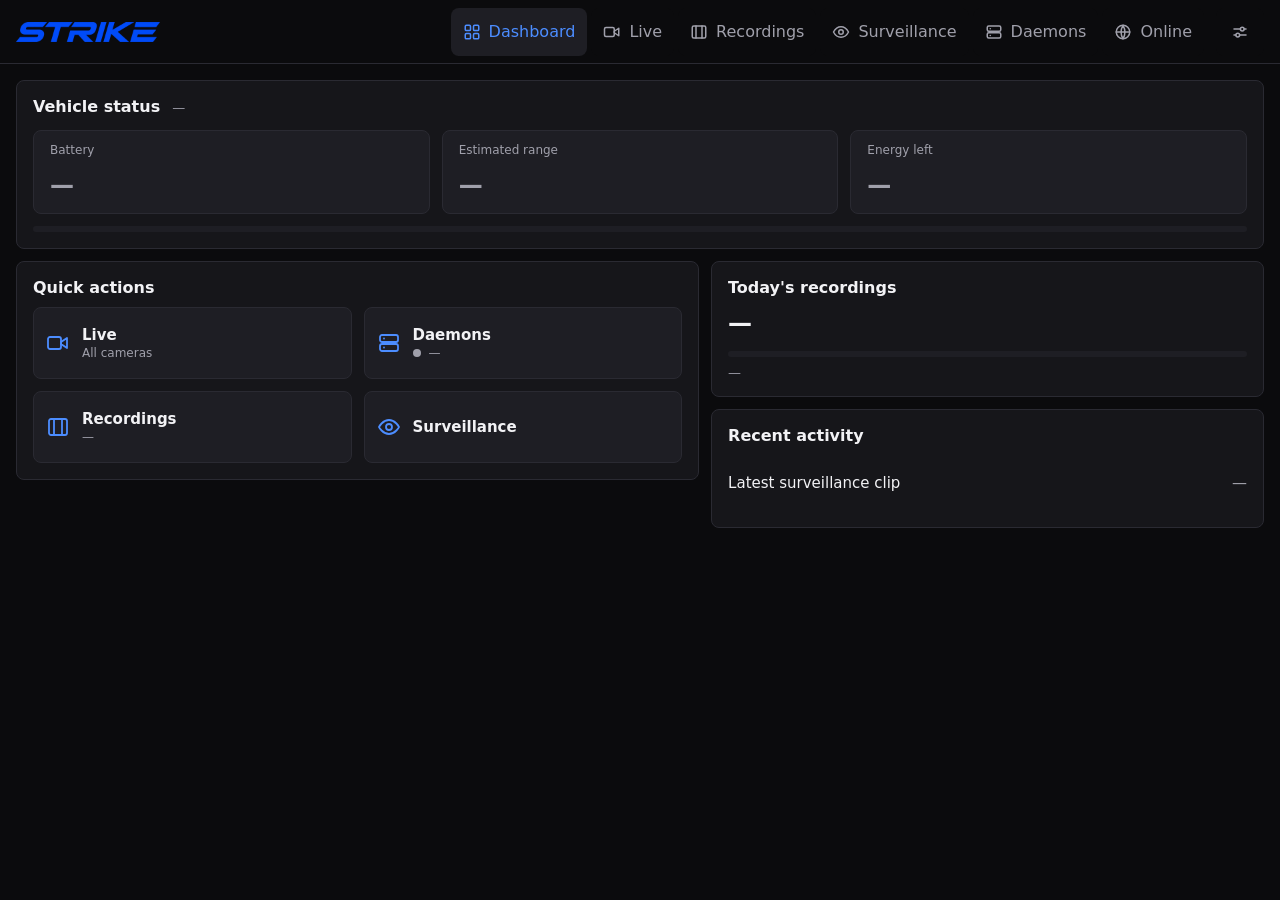
==== app/src/main/assets/web/index.html @ 359d6365 "feat(settings): move security and updates to a dedicated page" ====
<!DOCTYPE html>
<html lang="en">
<head>
    <meta charset="utf-8">
    <meta name="viewport" content="width=device-width, initial-scale=1, viewport-fit=cover">
    <title>Strike</title>
    <link rel="icon" type="image/png" sizes="192x192" href="/favicon.png">
    <link rel="apple-touch-icon" href="/favicon.png">
    <style>html,body,button,a,input{background:#0b0b0d;color:#f2f2f5;border:0}button{-webkit-appearance:none;appearance:none}</style>
    <link rel="stylesheet" href="css/tokens.css">
    <link rel="stylesheet" href="css/strike.css">
</head>
<body>

    <header class="topbar">
        <img class="topbar__brand" src="img/wordmark.webp" alt="Strike" width="144" height="20">
        <nav class="nav">
            <a class="nav__link" href="/" aria-current="page">
                <svg viewBox="0 0 24 24" fill="none" stroke="currentColor" stroke-width="2" stroke-linecap="round" stroke-linejoin="round" aria-hidden="true"><rect x="3" y="3" width="7" height="7" rx="1.5"/><rect x="14" y="3" width="7" height="7" rx="1.5"/><rect x="3" y="14" width="7" height="7" rx="1.5"/><rect x="14" y="14" width="7" height="7" rx="1.5"/></svg>Dashboard
            </a>
            <a class="nav__link" href="/live">
                <svg viewBox="0 0 24 24" fill="none" stroke="currentColor" stroke-width="2" stroke-linecap="round" stroke-linejoin="round" aria-hidden="true"><rect x="2" y="6" width="13" height="12" rx="2"/><path d="M15 11l6-4v10l-6-4z"/></svg>Live
            </a>
            <a class="nav__link" href="/recordings">
                <svg viewBox="0 0 24 24" fill="none" stroke="currentColor" stroke-width="2" stroke-linecap="round" stroke-linejoin="round" aria-hidden="true"><rect x="3" y="4" width="18" height="16" rx="2"/><path d="M8 4v16M16 4v16"/></svg>Recordings
            </a>
            <a class="nav__link" href="/surveillance">
                <svg viewBox="0 0 24 24" fill="none" stroke="currentColor" stroke-width="2" stroke-linecap="round" stroke-linejoin="round" aria-hidden="true"><path d="M2 12s3.6-7 10-7 10 7 10 7-3.6 7-10 7-10-7-10-7z"/><circle cx="12" cy="12" r="3"/></svg>Surveillance
            </a>
            <a class="nav__link" href="/daemons">
                <svg viewBox="0 0 24 24" fill="none" stroke="currentColor" stroke-width="2" stroke-linecap="round" stroke-linejoin="round" aria-hidden="true"><rect x="3" y="4" width="18" height="7" rx="2"/><rect x="3" y="13" width="18" height="7" rx="2"/><path d="M7 7.5h.01M7 16.5h.01"/></svg>Daemons
            </a>
            <a class="nav__link" href="/online">
                <svg viewBox="0 0 24 24" fill="none" stroke="currentColor" stroke-width="2" stroke-linecap="round" stroke-linejoin="round" aria-hidden="true"><circle cx="12" cy="12" r="9"/><path d="M3 12h18M12 3a18 18 0 010 18 18 18 0 010-18z"/></svg>Online
            </a>
        </nav>
        <a class="nav__link nav__link--icon" href="/settings" aria-label="Settings">
            <svg viewBox="0 0 24 24" fill="none" stroke="currentColor" stroke-width="2" stroke-linecap="round" stroke-linejoin="round" aria-hidden="true"><path d="M4 8h8.5M17.5 8H20M4 16h2.5M11.5 16H20"/><circle cx="15" cy="8" r="2.5"/><circle cx="9" cy="16" r="2.5"/></svg>
        </a>
    </header>

    <main class="page">

        <section class="card">
            <div class="card__title">
                <h2 class="card__name">Vehicle status</h2>
                <p class="card__sub" id="vehicleState">&mdash;</p>
            </div>
            <div class="boxes">
                <div class="box">
                    <span class="box__label">Battery</span>
                    <span class="box__value"><span id="soc"><span class="sk sk--value"></span></span></span>
                </div>
                <div class="box">
                    <span class="box__label">Estimated range</span>
                    <span class="box__value"><span id="range"><span class="sk sk--value"></span></span></span>
                </div>
                <div class="box">
                    <span class="box__label">Energy left</span>
                    <span class="box__value"><span id="kwh"><span class="sk sk--value"></span></span></span>
                </div>
            </div>
            <span class="meter card__meter"><span class="meter__fill" id="socFill"></span></span>
        </section>

        <div class="columns">
            <section class="card columns__wide">
                <h2 class="card__name">Quick actions</h2>
                <div class="actions">
                    <a class="action" href="/live">
                        <svg viewBox="0 0 24 24" fill="none" stroke="currentColor" stroke-width="1.8" stroke-linecap="round" stroke-linejoin="round" aria-hidden="true"><rect x="2" y="6" width="13" height="12" rx="2"/><path d="M15 11l6-4v10l-6-4z"/></svg>
                        <span class="action__text">
                            <span class="action__name">Live</span>
                            <span class="action__sub">All cameras</span>
                        </span>
                    </a>
                    <a class="action" href="/daemons">
                        <svg viewBox="0 0 24 24" fill="none" stroke="currentColor" stroke-width="1.8" stroke-linecap="round" stroke-linejoin="round" aria-hidden="true"><rect x="3" y="4" width="18" height="7" rx="2"/><rect x="3" y="13" width="18" height="7" rx="2"/><path d="M7 7.5h.01M7 16.5h.01"/></svg>
                        <span class="action__text">
                            <span class="action__name">Daemons</span>
                            <span class="action__sub"><span class="dot" id="daemonDot"></span><span id="daemonCount">&mdash;</span></span>
                        </span>
                    </a>
                    <a class="action" href="/recordings">
                        <svg viewBox="0 0 24 24" fill="none" stroke="currentColor" stroke-width="1.8" stroke-linecap="round" stroke-linejoin="round" aria-hidden="true"><rect x="3" y="4" width="18" height="16" rx="2"/><path d="M8 4v16M16 4v16"/></svg>
                        <span class="action__text">
                            <span class="action__name">Recordings</span>
                            <span class="action__sub" id="clipCount">&mdash;</span>
                        </span>
                    </a>
                    <a class="action" href="/surveillance">
                        <svg viewBox="0 0 24 24" fill="none" stroke="currentColor" stroke-width="1.8" stroke-linecap="round" stroke-linejoin="round" aria-hidden="true"><path d="M2 12s3.6-7 10-7 10 7 10 7-3.6 7-10 7-10-7-10-7z"/><circle cx="12" cy="12" r="3"/></svg>
                        <span class="action__text">
                            <span class="action__name">Surveillance</span>
                        </span>
                    </a>
                </div>
            </section>
            <div class="columns__narrow">
                <section class="card">
                    <h2 class="card__name">Today's recordings</h2>
                    <p class="card__figure" id="clipsToday">&mdash;</p>
                    <span class="meter card__meter"><span class="meter__fill" id="usedFill"></span></span>
                    <p class="card__sub" id="usedSub">&mdash;</p>
                </section>
                <section class="card">
                    <h2 class="card__name">Recent activity</h2>
                    <a class="row row--link" id="lastEventLink" href="/surveillance" data-empty="true">
                        <span class="row__label">Latest surveillance clip</span>
                        <span class="row__value" id="lastEvent">&mdash;</span>
                    </a>
                    <a class="row row--link" id="updateLink" href="/settings#updates" data-empty="false" hidden>
                        <span class="row__label">Update available</span>
                        <span class="row__value" id="updateSummary">&mdash;</span>
                    </a>
                </section>
            </div>
        </div>

    </main>

    <script src="js/core.js"></script>
    <script src="js/shell.js"></script>
    <script src="js/dashboard.js"></script>
</body>
</html>
---- app/src/main/assets/web/css/tokens.css ----
:root {
    --bg: #0b0b0d;
    --surface: #16161a;
    --surface-2: #1e1e24;
    --line: #2a2a32;

    --text: #f2f2f5;
    --text-dim: #a0a0ab;

    --accent: #0052fc;
    --accent-text: #4c8dff;
    --on-accent: #ffffff;

    --elevated: #24242c;
    --scrim: rgba(0, 0, 0, 0.7);
    --shadow: 0 10px 28px rgba(0, 0, 0, 0.55);

    --ok: #3ecf8e;
    --warn: #e5a33d;
    --bad: #e5544b;

    --kind-drive: #4c8dff;
    --kind-parked: #a98bff;
    --kind-manual: #46c8d8;
    --kind-person: #f07ba8;
    --kind-vehicle: #46c8d8;

    --radius: 8px;
    --gap: 12px;
    --pad: 16px;
    --touch: 48px;
    --metric: 48px;
    --key: 72px;
    --key-space: 6px;

    --quick: 110ms;
    --motion: 180ms;
    --ease: cubic-bezier(0.2, 0.8, 0.4, 1);

    --font: system-ui, -apple-system, "Segoe UI", Roboto, sans-serif;
    --mono: ui-monospace, "Roboto Mono", monospace;
}
---- app/src/main/assets/web/css/strike.css ----
*, *::before, *::after {
    box-sizing: border-box;
    -webkit-tap-highlight-color: transparent;
}

button {
    -webkit-appearance: none;
    appearance: none;
}

/* Keep :focus-visible separate: Chrome 58 rejects selectors it does not recognize. */
*:focus {
    outline: none;
}

*:focus-visible {
    outline: none;
}

html, body {
    margin: 0;
    height: 100%;
    background: var(--bg);
    color: var(--text);
    font-family: var(--font);
    -webkit-tap-highlight-color: transparent;
}

body {
    display: flex;
    flex-direction: column;
}

.topbar {
    display: flex;
    align-items: center;
    height: 64px;
    padding: 0 var(--pad);
    border-bottom: 1px solid var(--line);
}

.topbar > * + * {
    margin-left: var(--gap);
}

.topbar__brand {
    display: block;
    flex: none;
}

.online__heading > .card__name {
    margin: 0 var(--gap) 0 0;
}

.online__panel {
    display: flex;
    align-items: center;
    justify-content: space-between;
    margin-top: var(--pad);
    padding: var(--gap) var(--pad);
    background: var(--surface-2);
    border: 1px solid var(--line);
    border-radius: var(--radius);
}

.online__panel-text {
    min-width: 0;
    margin-right: var(--pad);
}

.online__toggle {
    display: flex;
    align-items: center;
    justify-content: center;
    flex: none;
    width: var(--key);
    height: var(--touch);
}

.online__toggle > .sk {
    width: 100%;
    height: 100%;
    border-radius: calc(var(--touch) / 2);
}

.online__state {
    display: flex;
    align-items: flex-start;
    margin: 0;
    font-size: 15px;
}

.online__state > .dot {
    margin: calc(var(--gap) / 2) var(--gap) 0 0;
}

.online__when {
    margin: calc(var(--gap) / 3) 0 0;
    color: var(--text-dim);
    font-size: 13px;
}

.online__address {
    position: relative;
    display: flex;
    align-items: center;
    min-height: calc(var(--touch) + 2px);
    margin-top: var(--gap);
    padding-left: var(--pad);
    background: var(--surface-2);
    border: 1px solid var(--line);
    border-radius: var(--radius);
    overflow: hidden;
}

.online__address > .sk {
    position: absolute;
    top: 0;
    left: 0;
    width: 100%;
    height: 100%;
    border-radius: 0;
}

.online__address[data-loading="true"] > :not(.sk) {
    visibility: hidden;
}

.online__access-content {
    position: relative;
}

.online__access-content[data-manage="false"] > #accessManage {
    visibility: hidden;
}

.online__access-content > .note {
    position: absolute;
    top: 0;
    left: 0;
    right: 0;
}

.online .online__address > .input {
    flex: 1;
    width: auto;
    min-width: 0;
    max-width: none;
    padding: 0;
    border: 0;
    background: transparent;
    color: var(--accent-text);
    font-family: var(--mono);
    font-size: 14px;
}

.online__address > .btn {
    flex: none;
    border: 0;
    border-left: 1px solid var(--line);
    border-radius: 0;
    background: transparent;
}

.online__open {
    display: inline-flex;
    align-items: center;
    text-decoration: none;
}

.online__retry {
    margin-top: var(--gap);
}

.online__reset {
    display: flex;
    align-items: center;
    margin-top: var(--gap);
}

.online__reset > .note {
    flex: 1;
    margin: 0 var(--gap) 0 0;
}

.online__reset > .btn {
    flex: none;
}

.online__form > .row > .input {
    width: calc(8 * var(--touch));
}

.online__form .seg__btn[disabled] {
    color: var(--text-dim);
}

.online__form .seg__btn[disabled][aria-pressed="true"] {
    color: var(--on-accent);
}

.online__buttons {
    display: flex;
    justify-content: flex-end;
    flex: none;
    padding: var(--pad);
    border-top: 1px solid var(--line);
}

.online__buttons > .btn {
    min-width: var(--key);
    white-space: nowrap;
}

.online__buttons > * + * {
    margin-left: var(--gap);
}

.online__code {
    max-width: calc(5 * var(--key));
}

.online__copy {
    min-width: calc(2 * var(--touch));
}

.online__show {
    min-width: var(--key);
}

.online .btn[data-copied="true"] {
    border-color: var(--ok);
    background: var(--ok);
    color: var(--bg);
}

.online .btn[data-confirm="true"] {
    border-color: var(--bad);
    color: var(--bad);
}

.online__message[data-error="true"] {
    color: var(--bad);
}

.online a {
    color: var(--accent-text);
}

.access__form {
    width: 100%;
    max-width: calc(6 * var(--key));
    margin-top: var(--pad);
}

.access__form .btn {
    width: 100%;
    margin-top: var(--gap);
}

.access__label {
    display: block;
    margin-bottom: var(--gap);
}

.access__code {
    font-family: var(--mono);
}

.access__code[aria-invalid="true"] {
    border-color: var(--bad);
}

.access__message {
    min-height: calc(var(--gap) + var(--pad));
}

.access__message[data-error="true"] {
    color: var(--bad);
}

@media (max-width: 720px) {
    .online__form > .row > .input {
        width: 100%;
        max-width: none;
    }

    .online__code {
        max-width: none;
    }
}

.nav {
    display: flex;
    margin-left: auto;
}

.nav__link {
    display: flex;
    align-items: center;
    min-height: var(--touch);
    padding: 0 12px;
    border-radius: var(--radius);
    color: var(--text-dim);
    text-decoration: none;
}

.nav__link + .nav__link {
    margin-left: 4px;
}

.nav__link > svg {
    flex: none;
    width: 18px;
    height: 18px;
    margin-right: 8px;
}

.nav__link.nav__link--icon {
    flex: none;
    justify-content: center;
    width: var(--touch);
    padding: 0;
}

.nav__link--icon > svg {
    margin-right: 0;
}

.nav__link[aria-current="page"] {
    background: var(--surface-2);
    color: var(--accent-text);
}

main {
    flex: 1;
    min-height: 0;
    padding: var(--pad);
    overflow: auto;
}

.grid {
    display: grid;
    grid-gap: var(--gap);
}

.grid + .grid {
    margin-top: var(--gap);
}

.page {
    display: flex;
    flex-direction: column;
}

.page > .card + .columns {
    margin-top: var(--gap);
}

.columns {
    display: flex;
    align-items: flex-start;
    flex: none;
}

.columns__wide {
    flex: 1.08;
    min-width: 0;
}

.columns__narrow {
    display: flex;
    flex-direction: column;
    flex: 0.92;
    min-width: 0;
    margin-left: var(--gap);
}

.columns__narrow > .card + .card {
    margin-top: var(--gap);
}

.card__title {
    display: flex;
    align-items: baseline;
    margin-bottom: 14px;
}

.card__title > .card__name {
    margin: 0 12px 0 0;
}

.card__name {
    margin: 0 0 10px;
    font-size: 16px;
    font-weight: 600;
}

.card__sub {
    margin: 0;
    color: var(--text-dim);
    font-size: 13px;
    white-space: nowrap;
    overflow: hidden;
    text-overflow: ellipsis;
}

.card__figure {
    margin: 0;
    height: 32px;
    line-height: 32px;
    font-size: 24px;
    font-weight: 700;
}

.card__meter {
    margin-top: 12px;
}

.card__meter + .card__sub {
    margin-top: 8px;
}

.boxes {
    display: flex;
}

.box {
    display: flex;
    flex-direction: column;
    flex: 1;
    min-width: 0;
    min-height: 84px;
    padding: 12px var(--pad);
    background: var(--surface-2);
    border: 1px solid var(--line);
    border-radius: var(--radius);
}

.box + .box {
    margin-left: var(--gap);
}

.box__label {
    color: var(--text-dim);
    font-size: 12px;
}

.box__value {
    display: block;
    margin-top: auto;
    height: 32px;
    line-height: 32px;
    font-size: 24px;
    font-weight: 700;
    white-space: nowrap;
}

.actions {
    display: flex;
    flex-wrap: wrap;
    margin: -6px;
}

.action {
    display: flex;
    align-items: center;
    flex: 1 0 40%;
    min-width: 0;
    min-height: 72px;
    margin: 6px;
    padding: 12px;
    background: var(--surface-2);
    border: 1px solid var(--line);
    border-radius: var(--radius);
    color: var(--text);
    text-decoration: none;
    font: inherit;
    text-align: left;
    cursor: pointer;
}

.action[hidden] {
    display: none;
}

.action > svg {
    flex: none;
    width: 24px;
    height: 24px;
    margin-right: 12px;
    color: var(--accent-text);
}

.action__text {
    display: flex;
    flex-direction: column;
    min-width: 0;
}

.action__name {
    font-size: 15px;
    font-weight: 600;
}

.action__sub {
    display: flex;
    align-items: center;
    margin-top: 2px;
    color: var(--text-dim);
    font-size: 12px;
}

.action__sub > .dot {
    margin-right: 8px;
}

[data-empty="true"] {
    color: var(--text-dim);
}

.empty {
    flex: none;
    padding: 52px 24px;
    background: var(--surface);
    border: 1px solid var(--line);
    border-radius: var(--radius);
    text-align: center;
}

.empty > svg {
    width: 38px;
    height: 38px;
    color: var(--text-dim);
}

.empty__head {
    margin: 14px 0 0;
    font-size: 17px;
}

.empty__note {
    margin: 6px 0 0;
    color: var(--text-dim);
    font-size: 14px;
}

.clips {
    flex: 1 0 auto;
}

.clips--wait {
    display: flex;
    align-items: center;
    justify-content: center;
}

.wait {
    display: flex;
    flex-direction: column;
    align-items: center;
}

.wait__copy {
    margin: var(--gap) 0 0;
    font-size: 17px;
}

.spin {
    width: 36px;
    height: 36px;
    border: 2px solid var(--line);
    border-top-color: var(--text);
    border-radius: 50%;
    -webkit-animation: spin 0.8s linear infinite;
    animation: spin 0.8s linear infinite;
}

@-webkit-keyframes spin {
    to { -webkit-transform: rotate(360deg); }
}

@keyframes spin {
    to { transform: rotate(360deg); }
}

.toolbar {
    display: flex;
    align-items: center;
    flex: none;
    margin-bottom: var(--gap);
}

.toolbar > * + * {
    margin-left: var(--gap);
}

.toolbar__grow {
    flex: 1;
    min-width: 0;
}

.seg--fill {
    flex: 1;
    width: 100%;
}

.seg--fill > .seg__btn {
    flex: 1;
    padding: 0;
}

.transport + .seg {
    margin-top: var(--gap);
}

.count {
    margin-left: auto;
    color: var(--text-dim);
    font-size: 14px;
    white-space: nowrap;
}

.input {
    width: 100%;
    min-height: var(--touch);
    padding: 0 12px;
    border: 1px solid var(--line);
    border-radius: var(--radius);
    background: var(--surface);
    color: var(--text);
    font: inherit;
    font-size: 15px;
}

.input[disabled] {
    color: var(--text-dim);
    opacity: 0.5;
}

.input::-webkit-input-placeholder {
    color: var(--text-dim);
}

.pick {
    position: relative;
    flex: none;
}

.pick__btn {
    display: flex;
    align-items: center;
    justify-content: space-between;
    min-width: 148px;
    min-height: var(--touch);
    padding: 0 12px 0 14px;
    border: 1px solid var(--line);
    border-radius: var(--radius);
    background: var(--surface-2);
    color: var(--text);
    font: inherit;
    font-size: 14px;
    font-weight: 600;
    cursor: pointer;
}

.pick__btn > svg {
    flex: none;
    width: 16px;
    height: 16px;
    margin-left: 10px;
    color: var(--text-dim);
    transition: transform var(--quick) var(--ease);
}

.pick__btn[aria-expanded="true"] > svg {
    transform: rotate(180deg);
}

.pick__menu {
    position: absolute;
    top: calc(100% + 6px);
    left: 0;
    min-width: 100%;
    max-height: 288px;
    padding: 4px;
    background: var(--elevated);
    border: 1px solid var(--line);
    border-radius: var(--radius);
    box-shadow: var(--shadow);
    overflow-y: auto;
    z-index: 20;
    animation: pick-in var(--quick) var(--ease);
}

.pick__menu[hidden] {
    display: none;
}

.pick__item {
    display: block;
    width: 100%;
    min-height: 44px;
    padding: 0 14px;
    border: 0;
    border-radius: 6px;
    background: transparent;
    color: var(--text-dim);
    font: inherit;
    font-size: 14px;
    font-weight: 600;
    text-align: left;
    white-space: nowrap;
    cursor: pointer;
}

.pick__item[aria-pressed="true"] {
    background: var(--surface-2);
    color: var(--accent-text);
}

@keyframes pick-in {
    from {
        opacity: 0;
        transform: translateY(-4px);
    }
}

.modal {
    position: fixed;
    top: 0;
    left: 0;
    right: 0;
    bottom: 0;
    display: flex;
    align-items: center;
    justify-content: center;
    padding: var(--pad);
    overflow: hidden;
    background: var(--scrim);
    z-index: 10;
}

.modal[hidden] {
    display: none;
}

.modal__panel {
    display: flex;
    flex-direction: column;
    width: 860px;
    max-width: 100%;
    max-height: 100%;
    background: var(--bg);
    border: 1px solid var(--line);
    border-radius: var(--radius);
}

.modal__panel--narrow {
    width: 420px;
}

.modal__head {
    display: flex;
    align-items: center;
    justify-content: space-between;
    flex: none;
    min-height: 64px;
    padding: 0 var(--pad);
    border-bottom: 1px solid var(--line);
}

.modal__panel--player > .modal__head {
    min-height: 0;
    padding: 18px var(--pad) 14px;
}

.modal__panel--player {
    width: 100%;
    max-width: 100%;
    max-height: 100%;
    overflow: hidden;
}

.modal__panel--player > .modal__body {
    display: flex;
    align-items: center;
    justify-content: center;
    padding: 0 var(--pad) var(--pad);
    overflow: hidden;
}

.modal__titles {
    display: flex;
    flex-direction: column;
    min-width: 0;
}

.modal__title {
    font-size: 17px;
    font-weight: 600;
}

.modal__sub {
    display: flex;
    align-items: center;
    margin-top: 4px;
}

/* Keep Delete's width fixed across confirmation states to avoid moving the player. */
.modal__sub > .btn {
    margin-left: 20px;
    min-height: 0;
    padding: 0;
}

.modal__body {
    flex: 1;
    min-height: 0;
    padding: var(--pad);
    overflow: auto;
}

.head {
    margin: 0 0 8px;
    color: var(--text-dim);
    font-size: 13px;
    font-weight: 400;
    text-transform: uppercase;
    letter-spacing: 0.04em;
}

.head--day {
    text-transform: none;
    letter-spacing: 0;
}

.head__when {
    display: block;
    color: var(--text);
    font-size: 17px;
    font-weight: 600;
}

.head__date {
    display: block;
    margin-top: 2px;
    color: var(--text-dim);
    font-size: 13px;
    font-weight: 400;
}

.list + .head,
.note + .head,
.usage + .head,
.daemons + .head {
    margin-top: var(--gap);
}

.note {
    margin: 8px 0 0;
    color: var(--text-dim);
    font-size: 13px;
}

.modal__tools {
    display: flex;
    align-items: center;
}

.modal__tools > .btn + .btn {
    margin-left: var(--gap);
}

.updates__panel {
    margin-top: var(--gap);
    padding: var(--gap) var(--pad);
    background: var(--surface-2);
    border: 1px solid var(--line);
    border-radius: var(--radius);
}

.updates__status {
    margin: 0;
    font-size: 15px;
}

.updates__status[data-error="true"] {
    color: var(--bad);
}

.updates__checked {
    margin: 4px 0 0;
    color: var(--text-dim);
    font-size: 13px;
}

.updates__progress {
    margin-top: var(--gap);
}

.updates__progress > .note {
    display: block;
}

.updates__notes {
    margin-top: var(--pad);
    padding-top: var(--pad);
    border-top: 1px solid var(--line);
}

.updates__notes[hidden] {
    display: none;
}

.updates__notes > p {
    margin: 0;
    white-space: pre-wrap;
    overflow-wrap: break-word;
    color: var(--text-dim);
    font-size: 14px;
}

.updates__buttons {
    display: flex;
    justify-content: flex-end;
    flex: none;
    margin-top: var(--pad);
    padding-top: var(--pad);
    border-top: 1px solid var(--line);
}

.updates__buttons > .btn + .btn {
    margin-left: var(--gap);
}

.entry {
    display: flex;
    flex-direction: column;
    align-items: center;
}

.entry__sub {
    min-height: 24px;
    margin: 0;
    color: var(--text-dim);
    font-size: 15px;
    text-align: center;
}

.lock {
    flex: 1 0 auto;
    min-height: 100%;
    display: flex;
    flex-direction: column;
    align-items: center;
    justify-content: center;
    padding: var(--pad);
}

.lock__brand {
    margin: 0;
    color: var(--accent-text);
    font-size: 18px;
    font-weight: 700;
}

.lock__title {
    margin: var(--gap) 0 0;
    font-size: 24px;
    font-weight: 700;
}

.lock__sub {
    min-height: 24px;
    margin: 8px 0 0;
    color: var(--text-dim);
    font-size: 15px;
    text-align: center;
}

.lock__help {
    margin-top: var(--gap);
}

.lock__help:focus {
    text-decoration: underline;
}

.lock__recovery {
    width: 100%;
    max-width: calc(6 * var(--key));
    margin-top: var(--gap);
    color: var(--text-dim);
    font-size: 14px;
    line-height: 1.5;
}

.lock__recovery > p {
    margin: 0;
}

.lock__command {
    display: block;
    margin: var(--gap) 0;
    padding: var(--pad);
    border: 1px solid var(--line);
    border-radius: var(--radius);
    background: var(--surface);
    color: var(--text);
    font: 13px/1.5 var(--mono);
    white-space: pre-wrap;
    overflow-wrap: break-word;
    -webkit-user-select: text;
    user-select: text;
}

.dots {
    display: flex;
    justify-content: center;
    margin: var(--pad) 0;
}

.dots__dot {
    width: var(--gap);
    height: var(--gap);
    margin: 0 var(--key-space);
    border: 1px solid var(--line);
    border-radius: 50%;
    background: var(--surface-2);
}

.dots__dot[data-on="true"] {
    border-color: var(--text);
    background: var(--text);
}

.pad {
    display: flex;
    flex-wrap: wrap;
    width: calc(3 * var(--key) + 6 * var(--key-space));
}

.pad__key {
    width: var(--key);
    height: var(--key);
    margin: var(--key-space);
    border: 1px solid var(--line);
    border-radius: 50%;
    background: var(--surface-2);
    color: var(--text);
    font: inherit;
    font-size: 24px;
    font-weight: 600;
    cursor: pointer;
}

.list {
    flex: none;
    padding: 0 var(--pad);
    background: var(--surface);
    border: 1px solid var(--line);
    border-radius: var(--radius);
}

.row {
    display: flex;
    align-items: center;
    justify-content: space-between;
    min-height: 56px;
}

.row + .row {
    border-top: 1px solid var(--line);
}

/* display:flex above beats the hidden attribute on its own. */
.row[hidden] {
    display: none;
}

.row--control {
    min-height: 64px;
}

.row__label {
    display: flex;
    align-items: center;
    font-size: 15px;
}

.row__label > .dot {
    margin-right: 10px;
}

.row__value {
    color: var(--text-dim);
    font-size: 15px;
    white-space: nowrap;
}

.row--link {
    background: transparent;
    color: inherit;
    text-decoration: none;
    border-radius: var(--radius);
}

.row--link > .row__value {
    margin-left: var(--gap);
    text-align: right;
    white-space: normal;
}

.row--link[data-empty="false"] > .row__value {
    color: var(--accent-text);
}

.btn,
.seg__btn,
.choice__row,
.pick__btn,
.pick__item,
.row--clip,
.row--link,
.daemon__open,
.nav__link,
.action,
.switch,
.pad__key {
    position: relative;
    overflow: hidden;
    transition: background-color var(--quick) linear, color var(--quick) linear;
    -webkit-tap-highlight-color: transparent;
}

.btn:active,
.pick__btn:active {
    transform: scale(0.97);
}

.btn[disabled]:active,
.switch[disabled]:active {
    transform: none;
}

.ripple {
    position: absolute;
    border-radius: 50%;
    background: currentColor;
    opacity: 0.18;
    transform: scale(0);
    pointer-events: none;
    animation: ripple var(--motion) ease-out forwards;
}

@keyframes ripple {
    to {
        transform: scale(1);
        opacity: 0;
    }
}

.hero {
    flex: none;
    margin-bottom: var(--gap);
}

.hero__title {
    margin: 0;
    font-size: 26px;
    font-weight: 700;
}

.hero__sub {
    margin: 4px 0 0;
    color: var(--text-dim);
    font-size: 14px;
}

.hero__sub--status {
    display: flex;
    align-items: center;
}

.hero__sub--status > .dot {
    margin-right: 8px;
}

.daemons {
    flex: none;
    border: 1px solid var(--line);
    border-radius: var(--radius);
    overflow: hidden;
}

.daemon + .daemon {
    border-top: 1px solid var(--line);
}

.daemon__row {
    display: flex;
    align-items: stretch;
    background: var(--surface);
}

.daemon__bar {
    flex: none;
    width: 4px;
    background: var(--text-dim);
}

.daemon[data-state="running"] > .daemon__row > .daemon__bar { background: var(--ok); }
.daemon[data-state="starting"] > .daemon__row > .daemon__bar { background: var(--warn); }
.daemon[data-state="broken"] > .daemon__row > .daemon__bar { background: var(--bad); }

.daemon__open {
    display: flex;
    align-items: center;
    flex: 1;
    min-width: 0;
    min-height: 76px;
    padding: 0 12px 0 var(--pad);
    border: 0;
    background: transparent;
    color: inherit;
    font: inherit;
    text-align: left;
    cursor: pointer;
}

.daemon__text {
    flex: 1;
    min-width: 0;
}

.daemon__name {
    display: block;
    font-size: 17px;
    font-weight: 600;
}

.daemon__status {
    display: block;
    margin-top: 3px;
    color: var(--text-dim);
    font-size: 14px;
}

.daemon__chev {
    flex: none;
    width: 18px;
    height: 18px;
    margin-left: 12px;
    color: var(--text-dim);
    transition: transform var(--quick) var(--ease);
}

.daemon__open[aria-expanded="true"] > .daemon__chev {
    transform: rotate(180deg);
}

.daemon__actions {
    display: flex;
    align-items: center;
    flex: none;
    padding-right: var(--pad);
}

.daemon__detail {
    padding: var(--gap) var(--pad) var(--gap) 20px;
    background: var(--surface-2);
    border-top: 1px solid var(--line);
}

.daemon__detail[hidden] {
    display: none;
}

.fact {
    display: flex;
    align-items: baseline;
    justify-content: space-between;
}

.fact + .fact {
    margin-top: 10px;
}

.fact__label {
    flex: none;
    margin-right: var(--gap);
    color: var(--text-dim);
    font-size: 13px;
}

.fact__value {
    font-size: 13px;
    text-align: right;
    word-break: break-word;
}

.log {
    flex: none;
    max-height: 320px;
    padding: var(--pad);
    overflow-y: auto;
    background: var(--surface);
    border: 1px solid var(--line);
    border-radius: var(--radius);
    -webkit-overflow-scrolling: touch;
}

.log::-webkit-scrollbar { width: 8px; }
.log::-webkit-scrollbar-track { background: transparent; }
.log::-webkit-scrollbar-thumb { background: var(--line); border-radius: var(--radius); }

.log__line {
    margin: 0;
    color: var(--text-dim);
    font-family: monospace;
    font-size: 12px;
    line-height: 1.7;
    white-space: pre-wrap;
    word-break: break-word;
}

.log__line[data-level="warn"] { color: var(--warn); }
.log__line[data-level="error"] { color: var(--bad); }

.row--clip {
    width: 100%;
    min-height: 112px;
    padding: 0;
    border: 0;
    background: transparent;
    color: inherit;
    font: inherit;
    text-align: left;
    cursor: pointer;
    justify-content: flex-start;
}

.clip__shot {
    position: relative;
    flex: none;
    width: 128px;
    height: 96px;
    margin-right: var(--pad);
    background: var(--surface-2);
    overflow: hidden;
}

.clip__img {
    display: block;
    width: 100%;
    height: 100%;
    object-fit: cover;
}

.clip__shot > svg {
    position: absolute;
    left: 50px;
    top: 34px;
    width: 28px;
    height: 28px;
    color: var(--text-dim);
}

.clip__len {
    position: absolute;
    right: 4px;
    bottom: 4px;
    padding: 1px 5px;
    border-radius: 4px;
    background: rgba(11, 11, 13, 0.78);
    color: var(--text);
    font-size: 12px;
    font-variant-numeric: tabular-nums;
}

.clip__len[hidden] {
    display: none;
}

.clip__facts {
    display: flex;
    flex-direction: column;
    min-width: 0;
}

.clip__time {
    font-size: 17px;
    font-weight: 600;
}

.clip__line {
    display: flex;
    align-items: center;
    margin-top: 6px;
}

.clip__meta {
    margin-left: 8px;
    color: var(--text-dim);
    font-size: 14px;
}

.tag {
    flex: none;
    padding: 1px 7px;
    border: 1px solid currentColor;
    border-radius: 4px;
    font-size: 12px;
    font-weight: 600;
    line-height: 18px;
}

.tag + .tag {
    margin-left: 6px;
}

.tag--drive {
    color: var(--kind-drive);
}

.tag--parked {
    color: var(--kind-parked);
}

.tag--manual {
    color: var(--kind-manual);
}

.tag--person {
    color: var(--kind-person);
}

.tag--vehicle {
    color: var(--kind-vehicle);
}

.tag--watch {
    color: var(--kind-parked);
}

.tag--event {
    color: var(--text-dim);
}

.tag--internal,
.tag--sd,
.tag--usb {
    color: var(--text-dim);
}

.choice {
    border: 1px solid var(--line);
    border-radius: var(--radius);
    overflow: hidden;
}

.choice__row {
    display: flex;
    align-items: center;
    justify-content: space-between;
    width: 100%;
    min-height: 56px;
    padding: 0 var(--pad);
    border: 0;
    background: var(--surface);
    color: var(--text);
    font: inherit;
    text-align: left;
    cursor: pointer;
}

.choice__row + .choice__row {
    border-top: 1px solid var(--line);
}

.choice + .list {
    margin-top: var(--gap);
}

.choice__row[aria-pressed="true"] {
    background: var(--accent);
    color: var(--on-accent);
}

.choice__row[disabled] {
    color: var(--text-dim);
    cursor: default;
}

.choice__name {
    font-size: 15px;
    font-weight: 600;
}

.choice__size {
    color: var(--text-dim);
    font-size: 14px;
    white-space: nowrap;
}

.choice__row[aria-pressed="true"] > .choice__size {
    color: var(--on-accent);
}

.choice__row[disabled] > .choice__size {
    color: var(--line);
}

.usage {
    margin-top: var(--gap);
}

.meter {
    display: block;
    height: 6px;
    border-radius: 3px;
    background: var(--surface-2);
    overflow: hidden;
}

.meter__fill {
    display: block;
    width: 0;
    height: 100%;
    background: var(--accent);
    transition: width var(--motion) var(--ease);
}

.meter__fill[data-state="warn"] {
    background: var(--warn);
}

.meter__fill[data-state="bad"] {
    background: var(--bad);
}

.usage__text {
    margin: 6px 0 0;
    color: var(--text-dim);
    font-size: 13px;
}

.player {
    width: 100%;
    max-width: calc(133.333vh - 328px);
}

.player__frame {
    position: relative;
    /* Chrome 58 needs a padding ratio; camera crops require a 4:3 viewport. */
    height: 0;
    padding-bottom: 75%;
    border-radius: var(--radius);
    background: #000;
    overflow: hidden;
}

.player__video {
    position: absolute;
    left: 0;
    top: 0;
    width: 100%;
    height: 100%;
    pointer-events: none;
    -webkit-transition: -webkit-transform var(--motion) var(--ease);
    transition: transform var(--motion) var(--ease);
}

.player__frame::after {
    content: "";
    position: absolute;
    left: 0;
    top: 0;
    right: 0;
    bottom: 0;
    background: #000;
    pointer-events: none;
    z-index: 1;
}

.player__frame.is-on::after {
    display: none;
}

/* The platform draws its own play glyph on a video with no controls. */
.player__video::-webkit-media-controls,
.player__video::-webkit-media-controls-start-playback-button,
.player__video::-webkit-media-controls-overlay-play-button,
.stage__video::-webkit-media-controls,
.stage__video::-webkit-media-controls-start-playback-button,
.stage__video::-webkit-media-controls-overlay-play-button {
    display: none !important;
    -webkit-appearance: none;
}

.player__bar > .transport + .seg {
    margin-top: 8px;
}

/* Crop a corner of the recorded 2x2 mosaic by doubling its scale. */
.player__frame[data-angle="front"] > .player__video {
    -webkit-transform-origin: 0 0;
    transform-origin: 0 0;
    -webkit-transform: scale(2);
    transform: scale(2);
}

.player__frame[data-angle="right"] > .player__video {
    -webkit-transform-origin: 100% 0;
    transform-origin: 100% 0;
    -webkit-transform: scale(2);
    transform: scale(2);
}

.player__frame[data-angle="rear"] > .player__video {
    -webkit-transform-origin: 0 100%;
    transform-origin: 0 100%;
    -webkit-transform: scale(2);
    transform: scale(2);
}

.player__frame[data-angle="left"] > .player__video {
    -webkit-transform-origin: 100% 100%;
    transform-origin: 100% 100%;
    -webkit-transform: scale(2);
    transform: scale(2);
}

.modal--full {
    padding: 0;
    background: #000;
}

.modal--full > .modal__panel {
    width: 100%;
    max-width: 100%;
    height: 100%;
    border: 0;
    border-radius: 0;
    background: #000;
}

.modal--full .modal__head,
.modal--full #angles {
    display: none;
}

.modal--full .modal__panel--player > .modal__body {
    padding: 0 0 var(--pad);
}

.modal--full .player {
    width: calc(133.333vh - 102px);
    max-width: 100%;
}

.modal--full .player__frame {
    border-radius: 0;
}

.transport {
    display: flex;
    align-items: center;
    margin-top: var(--gap);
}

.transport__btn {
    flex: none;
    width: var(--touch);
    height: var(--touch);
    padding: 0;
    border: 0;
    background: transparent;
    color: var(--text);
    cursor: pointer;
}

.transport__btn + .transport__btn {
    margin-left: 8px;
}

.transport__btn > svg {
    display: block;
    width: 20px;
    height: 20px;
    margin: 0 auto;
}

.transport__btn--play {
    border-radius: var(--radius);
    background: var(--accent);
    color: var(--on-accent);
}

.transport__at {
    margin: 0 14px;
    color: var(--text-dim);
    font-size: 14px;
    font-variant-numeric: tabular-nums;
    white-space: nowrap;
}

.scrub {
    position: relative;
    flex: 1;
    height: var(--touch);
    cursor: pointer;
}

.scrub__track,
.scrub__fill {
    position: absolute;
    top: 21px;
    left: 0;
    height: 6px;
    border-radius: 3px;
}

.scrub__track {
    right: 0;
    background: var(--surface-2);
}

.scrub__fill {
    width: 0;
    background: var(--accent);
}

/* Timeline bands must not intercept seek gestures. */
.scrub__marks {
    position: absolute;
    left: 0;
    right: 0;
    top: 18px;
    height: 12px;
    pointer-events: none;
}

.scrub__mark {
    position: absolute;
    top: 0;
    bottom: 0;
    min-width: 2px;
    border-radius: 2px;
    background: var(--text-dim);
    opacity: 0.55;
}

.scrub__mark--person {
    background: var(--bad);
    opacity: 1;
}

.scrub__mark--vehicle {
    background: var(--warn);
    opacity: 1;
}

.scrub__knob {
    position: absolute;
    top: 16px;
    left: 0;
    width: 16px;
    height: 16px;
    margin-left: -8px;
    border-radius: 50%;
    background: var(--text);
    z-index: 1;
    pointer-events: none;
}

.seg {
    display: flex;
    flex: none;
    border: 1px solid var(--line);
    border-radius: var(--radius);
    overflow: hidden;
}

/* Keep font weight constant so selection does not reflow the row. */
.seg__btn {
    min-height: var(--touch);
    padding: 0 18px;
    border: 0;
    background: var(--surface-2);
    color: var(--text-dim);
    font: inherit;
    font-size: 14px;
    font-weight: 600;
    white-space: nowrap;
    cursor: pointer;
}

.seg__btn + .seg__btn {
    border-left: 1px solid var(--line);
}

.seg__btn[aria-pressed="true"] {
    background: var(--accent);
    color: var(--on-accent);
}

.seg__btn[disabled] {
    color: var(--line);
    cursor: default;
}

.switch {
    position: relative;
    flex: none;
    width: 72px;
    height: var(--touch);
    padding: 0;
    border: 1px solid var(--line);
    border-radius: 24px;
    background: var(--bg);
    cursor: pointer;
}

.switch__knob {
    position: absolute;
    top: 4px;
    left: 4px;
    width: 38px;
    height: 38px;
    border-radius: 50%;
    background: var(--text-dim);
    transition: left var(--quick) var(--ease), background-color var(--quick) linear;
}

.switch[aria-pressed="true"] {
    border-color: transparent;
    background: var(--accent);
}

.switch[aria-pressed="true"] > .switch__knob {
    left: 28px;
    background: var(--on-accent);
}

.switch[disabled] {
    cursor: default;
    opacity: 0.5;
}

.control {
    display: flex;
    align-items: center;
    flex: none;
}

.control__end {
    margin: 0 10px;
    color: var(--text-dim);
    font-size: 13px;
    white-space: nowrap;
}

.control__value {
    width: 76px;
    margin-left: 12px;
    color: var(--text-dim);
    font-size: 15px;
    text-align: right;
    white-space: nowrap;
}

.control__value--wide {
    width: 176px;
}

.row .input {
    width: 320px;
    max-width: 55%;
}

.slider {
    width: 260px;
    height: var(--touch);
    margin: 0;
    background: transparent;
    -webkit-appearance: none;
}

.slider::-webkit-slider-runnable-track {
    height: 6px;
    border-radius: 3px;
    background: var(--surface-2);
}

.slider::-webkit-slider-thumb {
    width: 28px;
    height: 28px;
    margin-top: -11px;
    border: 0;
    border-radius: 50%;
    background: var(--accent);
    -webkit-appearance: none;
}

.live {
    display: flex;
    align-items: stretch;
    height: 100%;
}

.rail {
    flex: none;
    width: 264px;
    margin-left: var(--gap);
    overflow-y: auto;
}

.rail > .card + .card {
    margin-top: var(--gap);
}

.car {
    position: relative;
    width: 88px;
    height: 180px;
    margin: 18px auto 22px;
}

.car__image {
    display: block;
    width: 100%;
    height: 100%;
    opacity: 0.72;
}

.car__spot {
    position: absolute;
    width: 40px;
    height: 40px;
    padding: 0;
    border: 0;
    background: transparent;
    color: var(--text);
    font: inherit;
    z-index: 10;
}

.car__spot--front {
    top: -8px;
    left: 50%;
    margin-left: -20px;
}

.car__spot--rear {
    bottom: -8px;
    left: 50%;
    margin-left: -20px;
}

.car__spot--left {
    top: 50%;
    left: -20px;
    margin-top: -20px;
}

.car__spot--right {
    top: 50%;
    right: -20px;
    margin-top: -20px;
}

.car__spot--all {
    top: 50%;
    left: 50%;
    margin: -20px 0 0 -20px;
}

.car__ring {
    display: block;
    width: 26px;
    height: 26px;
    margin: 7px auto 0;
    box-sizing: border-box;
    border: 2px solid var(--text);
    border-radius: 50%;
    background: var(--surface);
}

.car__name {
    position: absolute;
    padding: 4px 6px;
    border: 1px solid var(--line);
    border-radius: 999px;
    background: var(--surface);
    color: var(--text);
    font-size: 11px;
    line-height: 1;
    letter-spacing: 0.08em;
    white-space: nowrap;
}

.car__spot--front .car__name {
    bottom: calc(100% + 2px);
    left: 50%;
    transform: translateX(-50%);
}

.car__spot--rear .car__name {
    top: calc(100% + 2px);
    left: 50%;
    transform: translateX(-50%);
}

.car__spot--left .car__name {
    top: 50%;
    right: calc(100% + 4px);
    transform: translateY(-50%);
}

.car__spot--right .car__name {
    top: 50%;
    left: calc(100% + 4px);
    transform: translateY(-50%);
}

.car__spot--all .car__name {
    top: calc(50% + 16px);
    left: 50%;
    transform: translateX(-50%);
}

.car__spot[aria-pressed="true"] .car__ring {
    border-color: var(--accent-text);
    background: var(--accent);
}

.car__spot[aria-pressed="true"] .car__name {
    border-color: var(--accent-text);
    color: var(--accent-text);
}

.car__spot[disabled] {
    opacity: 0.32;
}

.stage {
    position: relative;
    flex: 1;
    min-width: 0;
    min-height: 260px;
    background: #000;
    border: 1px solid var(--line);
    border-radius: var(--radius);
    overflow: hidden;
}

.stage__label {
    position: absolute;
    bottom: 12px;
    left: 12px;
    z-index: 3;
    padding: 5px 10px;
    border: 1px solid var(--line);
    border-radius: var(--radius);
    background: rgba(12, 16, 22, 0.82);
    font-size: 13px;
}

.stage__label[hidden] {
    display: none;
}

.stage__veil {
    position: absolute;
    top: 0;
    right: 0;
    bottom: 0;
    left: 0;
    background: #000;
    pointer-events: none;
    z-index: 1;
}

.stage.is-on > .stage__veil {
    display: none;
}

.stage__shot {
    position: absolute;
    left: 50%;
    top: 50%;
    overflow: hidden;
    background: #000;
    -webkit-transform: translate(-50%, -50%);
    transform: translate(-50%, -50%);
}

.stage__video {
    position: absolute;
    left: 0;
    top: 0;
    width: 100%;
    height: 100%;
    pointer-events: none;
    background: #000;
    -webkit-transition: -webkit-transform var(--motion) var(--ease);
    transition: transform var(--motion) var(--ease);
}

.stage__shot[data-angle="front"] > .stage__video {
    -webkit-transform-origin: 0 0;
    transform-origin: 0 0;
    -webkit-transform: scale(2);
    transform: scale(2);
}

.stage__shot[data-angle="right"] > .stage__video {
    -webkit-transform-origin: 100% 0;
    transform-origin: 100% 0;
    -webkit-transform: scale(2);
    transform: scale(2);
}

.stage__shot[data-angle="rear"] > .stage__video {
    -webkit-transform-origin: 0 100%;
    transform-origin: 0 100%;
    -webkit-transform: scale(2);
    transform: scale(2);
}

.stage__shot[data-angle="left"] > .stage__video {
    -webkit-transform-origin: 100% 100%;
    transform-origin: 100% 100%;
    -webkit-transform: scale(2);
    transform: scale(2);
}

/* Explicit display rules override the browser's default [hidden] style. */
.stage__video[hidden] {
    display: none;
}

.stage__idle {
    position: absolute;
    top: 0;
    right: 0;
    bottom: 0;
    left: 0;
    z-index: 2;
    display: flex;
    flex-direction: column;
    align-items: center;
    justify-content: center;
    padding: 0 24px;
    background: #000;
    text-align: center;
}

.stage__idle[hidden] {
    display: none;
}

.stage__idle > svg {
    width: 38px;
    height: 38px;
    color: var(--text-dim);
}

.stage__top {
    position: absolute;
    top: 0;
    right: 0;
    left: 0;
    z-index: 3;
    display: flex;
    align-items: flex-start;
    justify-content: space-between;
    padding: 12px;
}

.stage__top > .pick {
    margin-left: auto;
}

.pick--onstage .pick__btn {
    min-width: 110px;
    background: rgba(12, 16, 22, 0.82);
}

.pick--onstage .pick__menu {
    right: 0;
    left: auto;
}

.badge {
    display: flex;
    align-items: center;
    min-height: 30px;
    padding: 0 12px;
    border: 1px solid var(--line);
    border-radius: var(--radius);
    background: rgba(12, 16, 22, 0.82);
    color: var(--text);
    font-size: 13px;
}

.badge[hidden] {
    display: none;
}

.badge > .dot {
    margin-right: 8px;
}

.pager {
    display: flex;
    align-items: center;
    justify-content: center;
    margin-top: var(--gap);
}

.pager > * + * {
    margin-left: 8px;
}

.pager__num {
    min-width: var(--touch);
    padding: 0;
}

.pager__num[aria-current="page"] {
    border-color: transparent;
    background: var(--accent);
    color: var(--on-accent);
}

.pager__skip {
    color: var(--text-dim);
    font-size: 17px;
}

.card {
    background: var(--surface);
    border: 1px solid var(--line);
    border-radius: var(--radius);
    padding: var(--pad);
}

.card__head {
    display: flex;
    align-items: center;
    margin-bottom: 12px;
    color: var(--text-dim);
    font-size: 13px;
    text-transform: uppercase;
    letter-spacing: 0.04em;
}

.card__head > .dot {
    margin-right: 8px;
}

.metric {
    height: var(--metric);
    line-height: var(--metric);
    font-size: 40px;
    font-weight: 600;
}

.metric__unit {
    margin-left: 6px;
    color: var(--text-dim);
    font-size: 16px;
    font-weight: 400;
}

.dot {
    width: 8px;
    height: 8px;
    border-radius: 50%;
    background: var(--text-dim);
    flex: none;
}

.dot[data-state="ok"] { background: var(--ok); }
.dot[data-state="warn"] { background: var(--warn); }
.dot[data-state="bad"] { background: var(--bad); }

.btn {
    min-height: var(--touch);
    padding: 0 16px;
    border: 1px solid var(--line);
    border-radius: var(--radius);
    background: var(--surface-2);
    color: var(--text);
    font: inherit;
    cursor: pointer;
}

.btn--quiet {
    border-color: transparent;
    background: transparent;
    color: var(--text-dim);
}

.btn--danger {
    border-color: transparent;
    background: transparent;
    color: var(--bad);
    font-weight: 600;
}

.btn--primary {
    border-color: transparent;
    background: var(--accent);
    color: var(--on-accent);
    font-weight: 600;
}

.btn:disabled {
    color: var(--text-dim);
    cursor: default;
    opacity: 0.4;
}

/* Skeletons sit on both --surface and --surface-2, so they pulse above both. */
.sk {
    display: block;
    border-radius: 4px;
    background: var(--line);
    animation: sk 1.2s ease-in-out infinite;
}

.sk--value {
    display: inline-block;
    width: 96px;
    height: 36px;
    vertical-align: middle;
}

.sk--line {
    display: inline-block;
    width: calc(2 * var(--key));
    height: 14px;
    vertical-align: middle;
}

.online__when > .sk--line {
    width: calc(2.5 * var(--key));
    height: 12px;
}

@keyframes sk {
    0%, 100% { background: var(--line); }
    50% { background: var(--elevated); }
}

@media (max-width: 920px) {
    .topbar {
        flex-wrap: wrap;
        height: auto;
        padding: 8px var(--pad);
    }

    .nav {
        order: 1;
        flex-wrap: wrap;
        width: 100%;
        margin-left: 0;
        margin-top: 4px;
    }

    .topbar > .nav__link--icon {
        margin-left: auto;
    }

    .nav__link {
        flex: 1 0 auto;
        justify-content: center;
        margin-top: 4px;
        padding: 0 calc(var(--pad) / 2);
    }
}

@media (max-width: 720px) {
    .columns,
    .boxes,
    .live {
        flex-direction: column;
    }

    .live {
        height: auto;
    }

    .stage {
        flex: none;
        width: 100%;
        height: 38vh;
    }

    .rail {
        width: 100%;
        margin: var(--gap) 0 0;
        overflow-y: visible;
    }

    .columns__narrow {
        margin: var(--gap) 0 0;
    }

    .online > .columns {
        align-items: stretch;
    }

    .box + .box {
        margin: var(--gap) 0 0;
    }

    .box {
        min-height: 0;
    }

    .action {
        flex-basis: 100%;
    }

    .view {
        flex: none;
        height: 220px;
    }

    .toolbar--stack {
        display: block;
    }

    .toolbar--stack > * + * {
        margin-left: 0;
        margin-top: var(--gap);
    }

    .toolbar--stack .pick {
        display: block;
    }

    .toolbar--stack .pick__btn {
        width: 100%;
    }

    .count {
        margin-left: 0;
    }

    .row--control {
        display: block;
        padding: 12px 0;
    }

    .row--control > .row__label {
        margin-bottom: 10px;
    }

    .seg {
        width: 100%;
    }

    .seg__btn {
        flex: 1;
        min-width: 0;
        padding: 0 6px;
    }

    .seg[data-key] {
        flex-wrap: wrap;
    }

    .seg[data-key] > .seg__btn {
        flex: 1 0 auto;
        width: 33.33%;
    }

    .seg[data-key] > .seg__btn:nth-child(n+4) {
        border-top: 1px solid var(--line);
    }

    .seg[data-key] > .seg__btn:nth-child(3n+1) {
        border-left: 0;
    }

    .control {
        display: flex;
    }

    .slider {
        width: 100%;
        min-width: 0;
    }
}

@media (prefers-reduced-motion: reduce) {
    .sk { animation: none; }
}
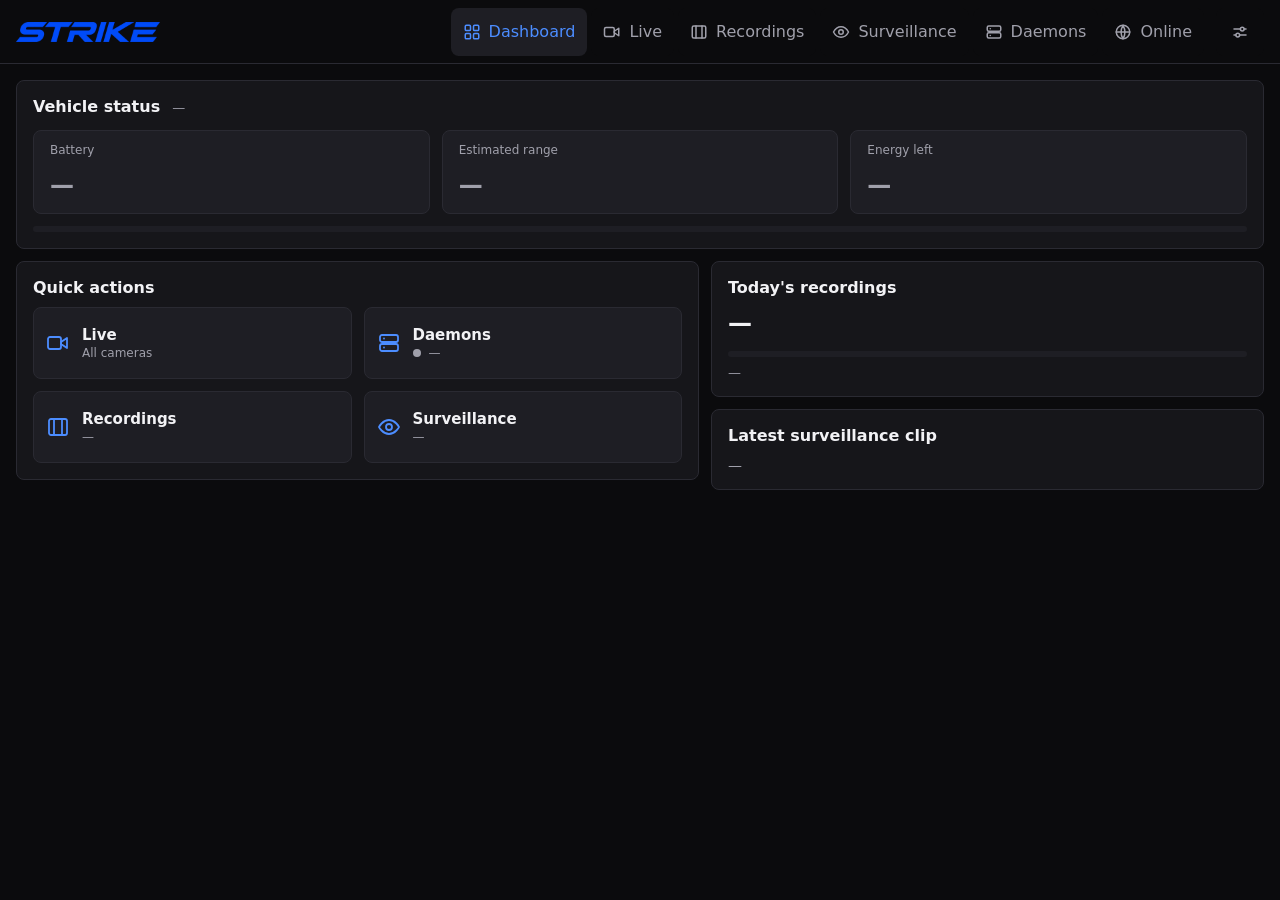
==== commit 851d1105: "feat: add dashboard controls and battery diagnostics" ====
--- a/app/src/main/assets/web/index.html
+++ b/app/src/main/assets/web/index.html
@@ -92,6 +92,7 @@
                         <svg viewBox="0 0 24 24" fill="none" stroke="currentColor" stroke-width="1.8" stroke-linecap="round" stroke-linejoin="round" aria-hidden="true"><path d="M2 12s3.6-7 10-7 10 7 10 7-3.6 7-10 7-10-7-10-7z"/><circle cx="12" cy="12" r="3"/></svg>
                         <span class="action__text">
                             <span class="action__name">Surveillance</span>
+                            <span class="action__sub" id="eventCount">&mdash;</span>
                         </span>
                     </a>
                 </div>
@@ -104,10 +105,14 @@
                     <p class="card__sub" id="usedSub">&mdash;</p>
                 </section>
                 <section class="card">
-                    <h2 class="card__name">Recent activity</h2>
-                    <a class="row row--link" id="lastEventLink" href="/surveillance" data-empty="true">
-                        <span class="row__label">Latest surveillance clip</span>
-                        <span class="row__value" id="lastEvent">&mdash;</span>
+                    <h2 class="card__name">Latest surveillance clip</h2>
+                    <a class="latest" id="lastEventLink" href="/surveillance" aria-label="Open the latest surveillance clip">
+                        <span class="latest__picture" id="lastEventPicture" data-loading="true">
+                            <span class="sk"></span>
+                            <img id="lastEventImage" alt="" hidden>
+                            <span class="latest__empty" id="lastEventEmpty" hidden>&mdash;</span>
+                        </span>
+                        <span class="latest__caption" id="lastEvent"><span class="sk sk--line"></span></span>
                     </a>
                     <a class="row row--link" id="updateLink" href="/settings#updates" data-empty="false" hidden>
                         <span class="row__label">Update available</span>
@@ -119,7 +124,9 @@
 
     </main>
 
+    <script src="js/session.js"></script>
     <script src="js/core.js"></script>
+    <script src="js/toast.js"></script>
     <script src="js/shell.js"></script>
     <script src="js/dashboard.js"></script>
 </body>
--- a/app/src/main/assets/web/css/strike.css
+++ b/app/src/main/assets/web/css/strike.css
@@ -48,10 +48,6 @@
     flex: none;
 }
 
-.online__heading > .card__name {
-    margin: 0 var(--gap) 0 0;
-}
-
 .online__panel {
     display: flex;
     align-items: center;
@@ -139,6 +135,15 @@
     top: 0;
     left: 0;
     right: 0;
+    bottom: 0;
+    display: flex;
+    align-items: center;
+    justify-content: center;
+    margin: 0;
+}
+
+.online__access-content > .note[hidden] {
+    display: none;
 }
 
 .online .online__address > .input {
@@ -172,21 +177,6 @@
     margin-top: var(--gap);
 }
 
-.online__reset {
-    display: flex;
-    align-items: center;
-    margin-top: var(--gap);
-}
-
-.online__reset > .note {
-    flex: 1;
-    margin: 0 var(--gap) 0 0;
-}
-
-.online__reset > .btn {
-    flex: none;
-}
-
 .online__form > .row > .input {
     width: calc(8 * var(--touch));
 }
@@ -214,10 +204,6 @@
 
 .online__buttons > * + * {
     margin-left: var(--gap);
-}
-
-.online__code {
-    max-width: calc(5 * var(--key));
 }
 
 .online__copy {
@@ -239,10 +225,6 @@
     color: var(--bad);
 }
 
-.online__message[data-error="true"] {
-    color: var(--bad);
-}
-
 .online a {
     color: var(--accent-text);
 }
@@ -282,10 +264,6 @@
 @media (max-width: 720px) {
     .online__form > .row > .input {
         width: 100%;
-        max-width: none;
-    }
-
-    .online__code {
         max-width: none;
     }
 }
@@ -903,35 +881,136 @@
     display: block;
 }
 
-.updates__notes {
-    margin-top: var(--pad);
-    padding-top: var(--pad);
-    border-top: 1px solid var(--line);
-}
-
-.updates__notes[hidden] {
-    display: none;
-}
-
-.updates__notes > p {
+.release-notes {
     margin: 0;
     white-space: pre-wrap;
     overflow-wrap: break-word;
     color: var(--text-dim);
     font-size: 14px;
-}
-
-.updates__buttons {
-    display: flex;
-    justify-content: flex-end;
-    flex: none;
-    margin-top: var(--pad);
-    padding-top: var(--pad);
-    border-top: 1px solid var(--line);
-}
-
-.updates__buttons > .btn + .btn {
-    margin-left: var(--gap);
+    line-height: 1.6;
+}
+
+/* The cap lives here: .latest__picture's padding ratio resolves against it. */
+.latest {
+    display: block;
+    max-width: calc(5 * var(--key));
+    background: transparent;
+    color: var(--text);
+    text-decoration: none;
+    border-radius: var(--radius);
+}
+
+.latest__picture {
+    display: block;
+    position: relative;
+    height: 0;
+    padding-bottom: 56.25%;
+    overflow: hidden;
+    background: var(--surface-2);
+    border-radius: var(--radius);
+}
+
+.latest__picture[hidden] {
+    display: none;
+}
+
+.latest__picture > * {
+    position: absolute;
+    top: 0;
+    left: 0;
+    width: 100%;
+    height: 100%;
+}
+
+.latest__picture > img {
+    object-fit: contain;
+}
+
+.latest__picture:not([data-loading]) > .sk {
+    display: none;
+}
+
+.latest__empty {
+    display: flex;
+    align-items: center;
+    justify-content: center;
+    color: var(--text-dim);
+}
+
+.latest__empty[hidden] {
+    display: none;
+}
+
+.latest__caption {
+    display: block;
+    margin-top: var(--gap);
+    color: var(--text-dim);
+    font-size: 14px;
+}
+
+.toasts {
+    position: fixed;
+    bottom: var(--pad);
+    left: 50%;
+    transform: translateX(-50%);
+    z-index: 30;
+    width: calc(100% - 2 * var(--pad));
+    max-width: calc(6 * var(--key));
+    pointer-events: none;
+}
+
+.toast {
+    display: flex;
+    align-items: center;
+    padding-left: var(--pad);
+    background: var(--elevated);
+    border: 1px solid var(--line);
+    border-radius: var(--radius);
+    pointer-events: auto;
+    animation: toast-in var(--motion) var(--ease);
+}
+
+.toast--out {
+    animation: toast-out var(--motion) var(--ease);
+}
+
+.toast + .toast {
+    margin-top: var(--gap);
+}
+
+@keyframes toast-in {
+    from {
+        opacity: 0;
+        transform: translateY(10px);
+    }
+    to {
+        opacity: 1;
+        transform: translateY(0);
+    }
+}
+
+@keyframes toast-out {
+    from {
+        opacity: 1;
+        transform: translateY(0);
+    }
+    to {
+        opacity: 0;
+        transform: translateY(10px);
+    }
+}
+
+.toast__text {
+    flex: 1;
+    min-width: 0;
+    margin: var(--gap);
+    overflow-wrap: break-word;
+    font-size: 14px;
+}
+
+.toast__close {
+    flex: none;
+    min-width: var(--touch);
 }
 
 .entry {
@@ -959,14 +1038,12 @@
 }
 
 .lock__brand {
-    margin: 0;
-    color: var(--accent-text);
-    font-size: 18px;
-    font-weight: 700;
+    display: block;
+    flex: none;
 }
 
 .lock__title {
-    margin: var(--gap) 0 0;
+    margin: calc(var(--pad) + var(--gap)) 0 0;
     font-size: 24px;
     font-weight: 700;
 }
@@ -985,19 +1062,6 @@
 
 .lock__help:focus {
     text-decoration: underline;
-}
-
-.lock__recovery {
-    width: 100%;
-    max-width: calc(6 * var(--key));
-    margin-top: var(--gap);
-    color: var(--text-dim);
-    font-size: 14px;
-    line-height: 1.5;
-}
-
-.lock__recovery > p {
-    margin: 0;
 }
 
 .lock__command {
@@ -1082,7 +1146,6 @@
 .row--control {
     min-height: 64px;
 }
-
 .row__label {
     display: flex;
     align-items: center;
@@ -2262,6 +2325,52 @@
     margin-right: 8px;
 }
 
+.card__actions {
+    position: relative;
+    min-height: var(--touch);
+    margin-bottom: 14px;
+}
+
+.card__actions:last-child {
+    margin-bottom: 0;
+}
+
+.card__actions > .card__name {
+    margin: 0;
+}
+
+.card__actions > .card__lead {
+    margin: 0;
+    padding-right: calc(4 * var(--key));
+}
+
+.card__sub > .dot {
+    display: inline-block;
+    margin-right: 8px;
+    vertical-align: middle;
+}
+
+.card__lead > .card__name,
+.card__lead > .card__title {
+    margin: 0;
+}
+
+.card__lead > .card__sub,
+.card__lead > .note {
+    margin-top: 8px;
+}
+
+.card__tools {
+    position: absolute;
+    top: 0;
+    right: 0;
+    display: flex;
+}
+
+.card__tools > .btn + .btn {
+    margin-left: var(--gap);
+}
+
 .metric {
     height: var(--metric);
     line-height: var(--metric);
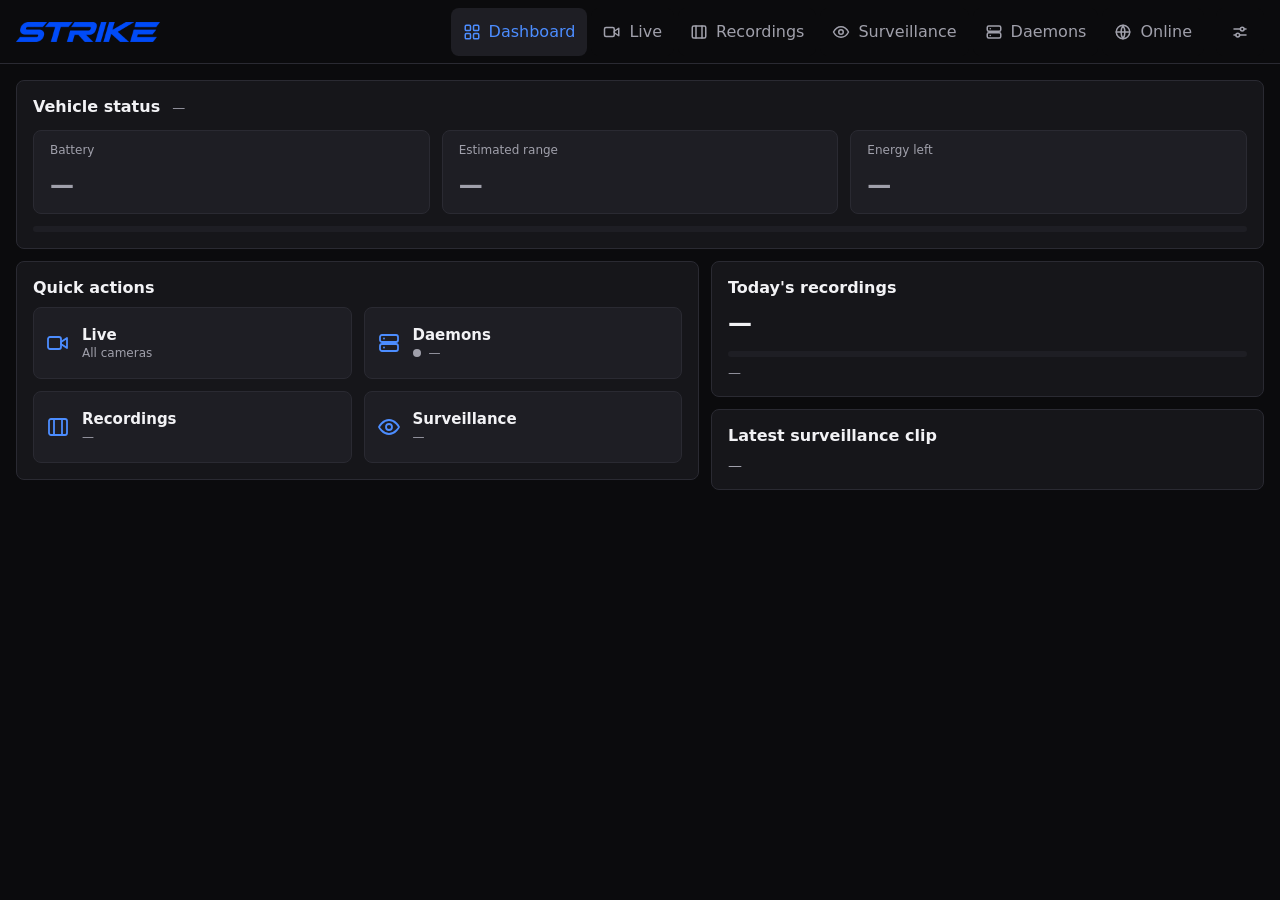
==== commit d82f104f: "feat(update): prompt when a new release is available" ====
--- a/app/src/main/assets/web/index.html
+++ b/app/src/main/assets/web/index.html
@@ -124,6 +124,22 @@
 
     </main>
 
+    <div class="modal" id="updateNotice" hidden>
+        <section class="modal__panel modal__panel--narrow" role="dialog" aria-modal="true" aria-labelledby="updateNoticeTitle" aria-describedby="updateNoticeVersion updateNoticeHint">
+            <div class="modal__head">
+                <h2 class="modal__title" id="updateNoticeTitle">Update available</h2>
+            </div>
+            <div class="modal__body">
+                <p id="updateNoticeVersion"></p>
+                <p class="note" id="updateNoticeHint">Download now, then choose when to install.</p>
+            </div>
+            <div class="modal__foot">
+                <button class="btn" id="updateNoticeClose" type="button">Close</button>
+                <button class="btn btn--primary" id="updateNoticeAccept" type="button">Update</button>
+            </div>
+        </section>
+    </div>
+
     <script src="js/session.js"></script>
     <script src="js/core.js"></script>
     <script src="js/toast.js"></script>
--- a/app/src/main/assets/web/css/strike.css
+++ b/app/src/main/assets/web/css/strike.css
@@ -57,6 +57,23 @@
     background: var(--surface-2);
     border: 1px solid var(--line);
     border-radius: var(--radius);
+}
+
+.online .card__actions {
+    display: flex;
+    align-items: flex-start;
+}
+
+.online .card__actions > .card__lead {
+    flex: 1;
+    min-width: 0;
+    padding-right: 0;
+}
+
+.online .card__tools {
+    position: static;
+    flex: none;
+    margin-left: var(--pad);
 }
 
 .online__panel-text {
@@ -167,12 +184,6 @@
     background: transparent;
 }
 
-.online__open {
-    display: inline-flex;
-    align-items: center;
-    text-decoration: none;
-}
-
 .online__retry {
     margin-top: var(--gap);
 }
@@ -189,7 +200,8 @@
     color: var(--on-accent);
 }
 
-.online__buttons {
+.online__buttons,
+.modal__foot {
     display: flex;
     justify-content: flex-end;
     flex: none;
@@ -197,12 +209,14 @@
     border-top: 1px solid var(--line);
 }
 
-.online__buttons > .btn {
+.online__buttons > .btn,
+.modal__foot > .btn {
     min-width: var(--key);
     white-space: nowrap;
 }
 
-.online__buttons > * + * {
+.online__buttons > * + *,
+.modal__foot > * + * {
     margin-left: var(--gap);
 }
 
@@ -356,6 +370,17 @@
 
 .columns__narrow > .card + .card {
     margin-top: var(--gap);
+}
+
+.camera-profile {
+    display: flex;
+    align-items: center;
+}
+
+.camera-profile > .card__lead {
+    flex: 1;
+    min-width: 0;
+    margin-right: var(--gap);
 }
 
 .card__title {
@@ -649,6 +674,10 @@
     margin-left: 10px;
     color: var(--text-dim);
     transition: transform var(--quick) var(--ease);
+}
+
+.pick__btn .sk--line {
+    width: var(--key);
 }
 
 .pick__btn[aria-expanded="true"] > svg {
@@ -1652,6 +1681,20 @@
 }
 
 /* The platform draws its own play glyph on a video with no controls. */
+.is-leaving video {
+    visibility: hidden !important;
+}
+
+.player__video,
+.stage__video {
+    visibility: hidden;
+}
+
+.player__frame.is-on > .player__video,
+.stage.is-on .stage__video {
+    visibility: visible;
+}
+
 .player__video::-webkit-media-controls,
 .player__video::-webkit-media-controls-start-playback-button,
 .player__video::-webkit-media-controls-overlay-play-button,
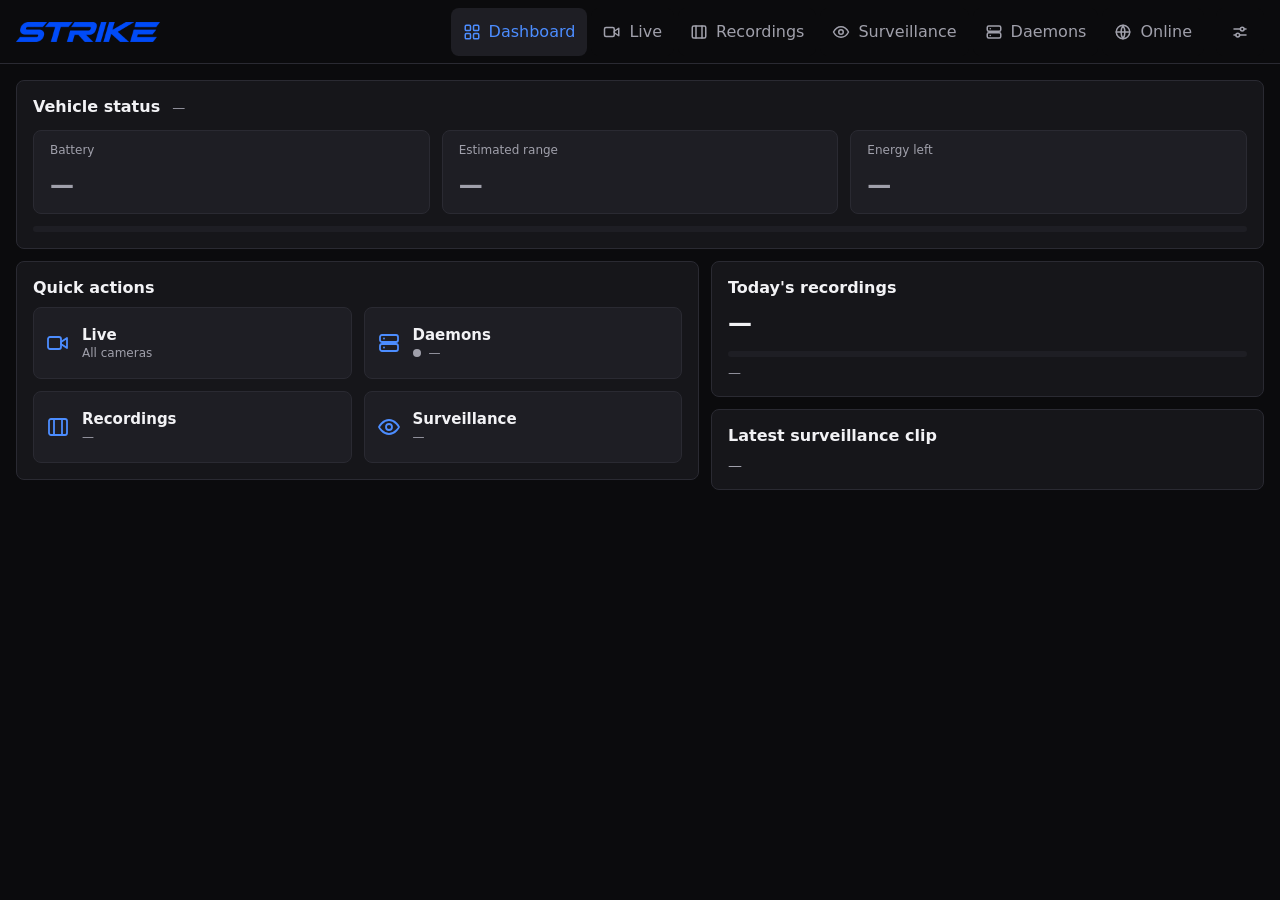
==== commit 673df775: "feat(vehicle): show fuel level and range on hybrids" ====
--- a/app/src/main/assets/web/index.html
+++ b/app/src/main/assets/web/index.html
@@ -48,8 +48,14 @@
             </div>
             <div class="boxes">
                 <div class="box">
+                    <span class="box__swatch box__swatch--ev" id="socSwatch" aria-hidden="true" hidden></span>
                     <span class="box__label">Battery</span>
                     <span class="box__value"><span id="soc"><span class="sk sk--value"></span></span></span>
+                </div>
+                <div class="box" id="fuelBox" hidden>
+                    <span class="box__swatch box__swatch--fuel" aria-hidden="true"></span>
+                    <span class="box__label">Fuel</span>
+                    <span class="box__value"><span id="fuel">&mdash;</span></span>
                 </div>
                 <div class="box">
                     <span class="box__label">Estimated range</span>
@@ -60,7 +66,10 @@
                     <span class="box__value"><span id="kwh"><span class="sk sk--value"></span></span></span>
                 </div>
             </div>
-            <span class="meter card__meter"><span class="meter__fill" id="socFill"></span></span>
+            <span class="meter card__meter" id="vehicleMeter">
+                <span class="meter__fill meter__fill--ev" id="socFill"></span>
+                <span class="meter__fill meter__fill--fuel" id="fuelFill"></span>
+            </span>
         </section>
 
         <div class="columns">
--- a/app/src/main/assets/web/css/tokens.css
+++ b/app/src/main/assets/web/css/tokens.css
@@ -18,6 +18,9 @@
     --ok: #3ecf8e;
     --warn: #e5a33d;
     --bad: #e5544b;
+
+    --ev: #3ecf8e;
+    --fuel: #0052fc;
 
     --kind-drive: #4c8dff;
     --kind-parked: #a98bff;
--- a/app/src/main/assets/web/css/strike.css
+++ b/app/src/main/assets/web/css/strike.css
@@ -429,6 +429,7 @@
 }
 
 .box {
+    position: relative;
     display: flex;
     flex-direction: column;
     flex: 1;
@@ -440,6 +441,11 @@
     border-radius: var(--radius);
 }
 
+/* display:flex above beats the hidden attribute on its own. */
+.box[hidden] {
+    display: none;
+}
+
 .box + .box {
     margin-left: var(--gap);
 }
@@ -447,6 +453,23 @@
 .box__label {
     color: var(--text-dim);
     font-size: 12px;
+}
+
+.box__swatch {
+    position: absolute;
+    top: 12px;
+    right: 12px;
+    width: 10px;
+    height: 10px;
+    border-radius: 3px;
+}
+
+.box__swatch--ev {
+    background: var(--ev);
+}
+
+.box__swatch--fuel {
+    background: var(--fuel);
 }
 
 .box__value {
@@ -811,12 +834,17 @@
 .modal__sub {
     display: flex;
     align-items: center;
+    flex-wrap: wrap;
     margin-top: 4px;
+}
+
+/* Trailing margins keep a wrapped line flush left instead of indented. */
+.modal__sub > * {
+    margin-right: 20px;
 }
 
 /* Keep Delete's width fixed across confirmation states to avoid moving the player. */
 .modal__sub > .btn {
-    margin-left: 20px;
     min-height: 0;
     padding: 0;
 }
@@ -1214,6 +1242,7 @@
 .pick__btn,
 .pick__item,
 .row--clip,
+.clip__act,
 .row--link,
 .daemon__open,
 .nav__link,
@@ -1420,8 +1449,18 @@
 .log__line[data-level="warn"] { color: var(--warn); }
 .log__line[data-level="error"] { color: var(--bad); }
 
+.clip {
+    display: flex;
+    align-items: center;
+}
+
+.clip + .clip {
+    border-top: 1px solid var(--line);
+}
+
 .row--clip {
-    width: 100%;
+    flex: 1;
+    min-width: 0;
     min-height: 112px;
     padding: 0;
     border: 0;
@@ -1431,6 +1470,42 @@
     text-align: left;
     cursor: pointer;
     justify-content: flex-start;
+}
+
+.clip__acts {
+    display: flex;
+    align-items: center;
+    flex: none;
+    padding-left: var(--gap);
+}
+
+.clip__act {
+    display: flex;
+    align-items: center;
+    justify-content: center;
+    flex: none;
+    width: var(--touch);
+    height: var(--touch);
+    padding: 0;
+    border: 0;
+    border-radius: var(--radius);
+    background: transparent;
+    color: var(--text-dim);
+    cursor: pointer;
+}
+
+/* display:flex above beats the hidden attribute on its own. */
+.clip__act[hidden] {
+    display: none;
+}
+
+.clip__act > svg {
+    width: 22px;
+    height: 22px;
+}
+
+.clip__act--armed {
+    color: var(--bad);
 }
 
 .clip__shot {
@@ -1489,6 +1564,7 @@
 .clip__line {
     display: flex;
     align-items: center;
+    flex-wrap: wrap;
     margin-top: 6px;
 }
 
@@ -1624,6 +1700,22 @@
     transition: width var(--motion) var(--ease);
 }
 
+.meter--mix {
+    display: flex;
+}
+
+.meter--mix .meter__fill {
+    flex: none;
+}
+
+.meter--mix .meter__fill--ev {
+    background: var(--ev);
+}
+
+.meter__fill--fuel {
+    background: var(--fuel);
+}
+
 .meter__fill[data-state="warn"] {
     background: var(--warn);
 }
@@ -1677,6 +1769,24 @@
 }
 
 .player__frame.is-on::after {
+    display: none;
+}
+
+.player__wait {
+    position: absolute;
+    left: 0;
+    top: 0;
+    right: 0;
+    bottom: 0;
+    justify-content: center;
+    padding: 0 var(--pad);
+    pointer-events: none;
+    text-align: center;
+    z-index: 2;
+}
+
+/* Explicit display rule overrides the browser's default [hidden] style. */
+.player__wait[hidden] {
     display: none;
 }
 
@@ -2448,6 +2558,7 @@
     background: var(--surface-2);
     color: var(--text);
     font: inherit;
+    text-decoration: none;
     cursor: pointer;
 }
 
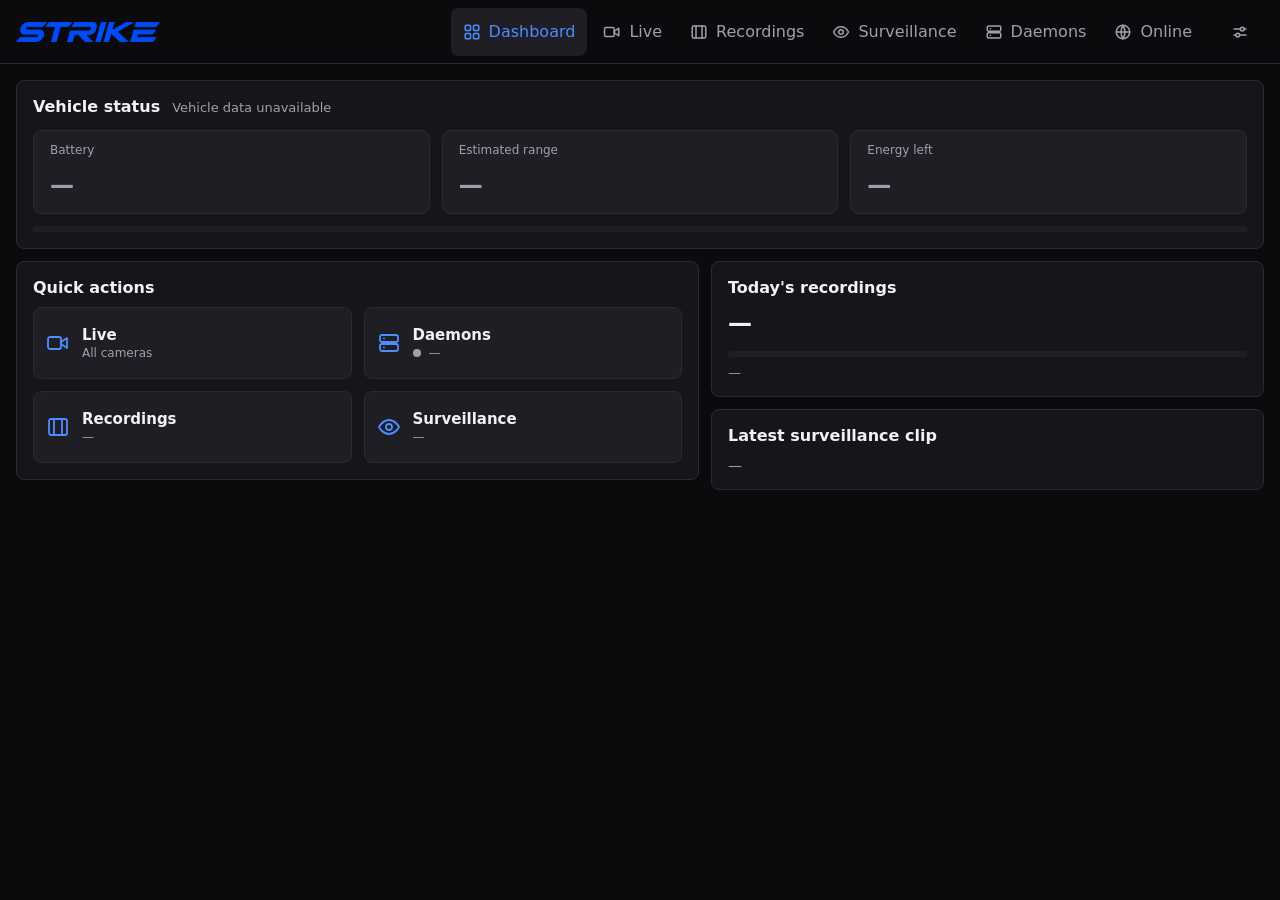
==== commit e2abc759: "fix: decode thumbnails outside HTTP request threads" ====
--- a/app/src/main/assets/web/index.html
+++ b/app/src/main/assets/web/index.html
@@ -153,6 +153,7 @@
     <script src="js/core.js"></script>
     <script src="js/toast.js"></script>
     <script src="js/shell.js"></script>
+    <script src="js/thumbnail-loader.js"></script>
     <script src="js/dashboard.js"></script>
 </body>
 </html>
--- a/app/src/main/assets/web/css/strike.css
+++ b/app/src/main/assets/web/css/strike.css
@@ -74,6 +74,68 @@
     position: static;
     flex: none;
     margin-left: var(--pad);
+}
+
+.online__services {
+    display: flex;
+    margin-top: var(--pad);
+}
+
+.online__services > * + * {
+    margin-left: var(--gap);
+}
+
+.online__service {
+    display: block;
+    flex: 1;
+    min-width: 0;
+    min-height: var(--touch);
+    padding: var(--gap);
+    border: 1px solid var(--line);
+    border-radius: var(--radius);
+    background: var(--surface-2);
+    color: var(--text);
+    font: inherit;
+    text-align: center;
+    cursor: pointer;
+}
+
+.online__service[aria-pressed="true"] {
+    border-color: var(--accent-text);
+}
+
+.online__service[disabled] {
+    cursor: default;
+}
+
+/* Fixed band so the wide Cloudflare mark and the square ones share a baseline. */
+.online__logo {
+    display: block;
+    height: 30px;
+    margin-bottom: 10px;
+    line-height: 30px;
+}
+
+.online__logo > img {
+    vertical-align: middle;
+}
+
+.online__service-name {
+    display: block;
+    font-size: 15px;
+    font-weight: 600;
+}
+
+.online__service-note {
+    display: block;
+    margin-top: 2px;
+    color: var(--text-dim);
+    font-size: 12px;
+}
+
+.online__service[aria-pressed="false"] > .online__logo,
+.online__service[aria-pressed="false"] > .online__service-name {
+    opacity: 0.55;
 }
 
 .online__panel-text {
@@ -1421,6 +1483,25 @@
     word-break: break-word;
 }
 
+.logbar {
+    display: flex;
+    justify-content: space-between;
+    align-items: center;
+    margin: var(--gap) 0 8px;
+}
+
+.logbar > .head {
+    margin: 0;
+    font-size: inherit;
+    text-transform: none;
+    letter-spacing: 0;
+}
+
+.logbar > .btn {
+    display: inline-flex;
+    align-items: center;
+}
+
 .log {
     flex: none;
     max-height: 320px;
@@ -1569,23 +1650,21 @@
 }
 
 .clip__meta {
-    margin-left: 8px;
     color: var(--text-dim);
     font-size: 14px;
 }
 
+/* A trailing margin keeps a wrapped tag line flush left instead of indented. */
 .tag {
     flex: none;
+    margin-right: 8px;
     padding: 1px 7px;
     border: 1px solid currentColor;
     border-radius: 4px;
     font-size: 12px;
     font-weight: 600;
     line-height: 18px;
-}
-
-.tag + .tag {
-    margin-left: 6px;
+    white-space: nowrap;
 }
 
 .tag--drive {
@@ -1618,7 +1697,9 @@
 
 .tag--internal,
 .tag--sd,
-.tag--usb {
+.tag--usb,
+.tag--h264,
+.tag--h265 {
     color: var(--text-dim);
 }
 
@@ -1805,6 +1886,11 @@
     visibility: visible;
 }
 
+/* The car draws clips on a surface above the page and never uses the element. */
+.player__frame--native > .player__video {
+    display: none;
+}
+
 .player__video::-webkit-media-controls,
 .player__video::-webkit-media-controls-start-playback-button,
 .player__video::-webkit-media-controls-overlay-play-button,
@@ -2137,128 +2223,63 @@
     margin-top: var(--gap);
 }
 
-.car {
+.picker {
     position: relative;
-    width: 88px;
-    height: 180px;
-    margin: 18px auto 22px;
-}
-
-.car__image {
-    display: block;
+    width: 216px;
+    height: 216px;
+    margin: 6px auto 2px;
+    -webkit-user-select: none;
+    user-select: none;
+}
+
+.picker__disc {
+    position: absolute;
+    top: 0;
+    left: 0;
+    right: 0;
+    bottom: 0;
+    border-radius: 50%;
+    background: var(--bg);
+    border: 1px solid var(--line);
+}
+
+.picker__svg {
+    position: absolute;
+    top: 0;
+    left: 0;
     width: 100%;
     height: 100%;
-    opacity: 0.72;
-}
-
-.car__spot {
+}
+
+.picker__car {
     position: absolute;
-    width: 40px;
-    height: 40px;
-    padding: 0;
-    border: 0;
-    background: transparent;
-    color: var(--text);
-    font: inherit;
-    z-index: 10;
-}
-
-.car__spot--front {
-    top: -8px;
-    left: 50%;
-    margin-left: -20px;
-}
-
-.car__spot--rear {
-    bottom: -8px;
-    left: 50%;
-    margin-left: -20px;
-}
-
-.car__spot--left {
-    top: 50%;
-    left: -20px;
-    margin-top: -20px;
-}
-
-.car__spot--right {
-    top: 50%;
-    right: -20px;
-    margin-top: -20px;
-}
-
-.car__spot--all {
     top: 50%;
     left: 50%;
-    margin: -20px 0 0 -20px;
-}
-
-.car__ring {
-    display: block;
-    width: 26px;
-    height: 26px;
-    margin: 7px auto 0;
-    box-sizing: border-box;
-    border: 2px solid var(--text);
-    border-radius: 50%;
-    background: var(--surface);
-}
-
-.car__name {
-    position: absolute;
-    padding: 4px 6px;
-    border: 1px solid var(--line);
-    border-radius: 999px;
-    background: var(--surface);
-    color: var(--text);
-    font-size: 11px;
-    line-height: 1;
-    letter-spacing: 0.08em;
-    white-space: nowrap;
-}
-
-.car__spot--front .car__name {
-    bottom: calc(100% + 2px);
-    left: 50%;
-    transform: translateX(-50%);
-}
-
-.car__spot--rear .car__name {
-    top: calc(100% + 2px);
-    left: 50%;
-    transform: translateX(-50%);
-}
-
-.car__spot--left .car__name {
-    top: 50%;
-    right: calc(100% + 4px);
-    transform: translateY(-50%);
-}
-
-.car__spot--right .car__name {
-    top: 50%;
-    left: calc(100% + 4px);
-    transform: translateY(-50%);
-}
-
-.car__spot--all .car__name {
-    top: calc(50% + 16px);
-    left: 50%;
-    transform: translateX(-50%);
-}
-
-.car__spot[aria-pressed="true"] .car__ring {
-    border-color: var(--accent-text);
-    background: var(--accent);
-}
-
-.car__spot[aria-pressed="true"] .car__name {
-    border-color: var(--accent-text);
-    color: var(--accent-text);
-}
-
-.car__spot[disabled] {
-    opacity: 0.32;
+    width: 46px;
+    transform: translate(-50%, -50%);
+    opacity: 0.95;
+    pointer-events: none;
+    -webkit-user-drag: none;
+    -webkit-user-select: none;
+    user-select: none;
+}
+
+.picker__stop {
+    stop-color: var(--ev);
+}
+
+.picker__ring {
+    stroke: var(--ev);
+}
+
+.picker__cone,
+.picker__ring {
+    transition: opacity 180ms ease;
+}
+
+.picker__hit {
+    fill: transparent;
+    cursor: pointer;
 }
 
 .stage {
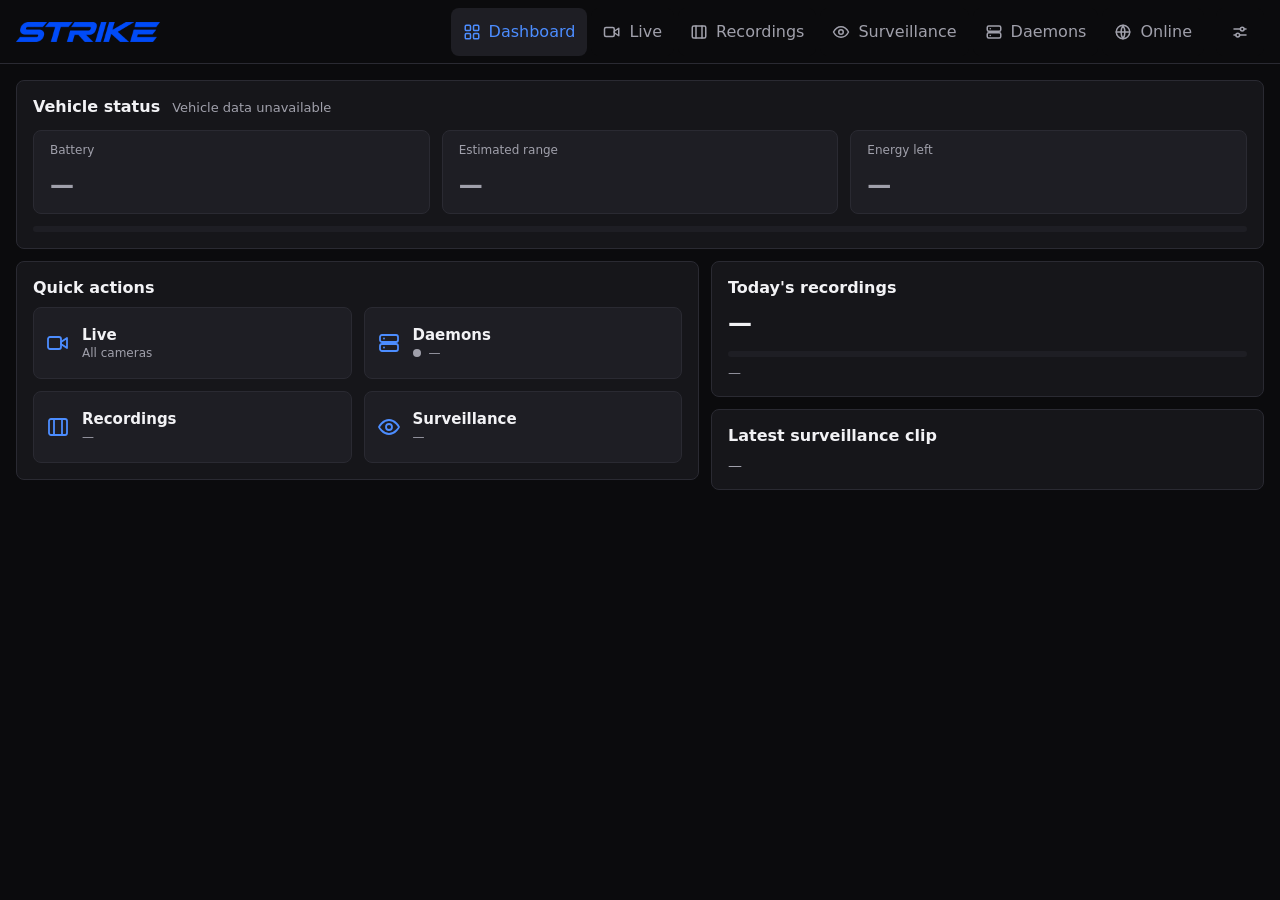
==== commit 83d0a0f3: "fix: parked panel handover, setup restart, storage-full retention, autostart card and boot recovery" ====
--- a/app/src/main/assets/web/index.html
+++ b/app/src/main/assets/web/index.html
@@ -40,6 +40,16 @@
     </header>
 
     <main class="page">
+
+        <section class="card card--action" id="autostartCard" hidden>
+            <div class="row">
+                <div class="card__text">
+                    <span class="row__label"><span class="dot" data-state="bad"></span>Turn Strike's switch off in the car's autostart list</span>
+                    <p class="note">That switch disables autostart, and every install turns it on again. While it is on, Strike cannot restart by itself after the car restarts while parked.</p>
+                </div>
+                <button class="btn btn--primary" id="autostartOpen" type="button">Open</button>
+            </div>
+        </section>
 
         <section class="card">
             <div class="card__title">
--- a/app/src/main/assets/web/css/strike.css
+++ b/app/src/main/assets/web/css/strike.css
@@ -407,7 +407,8 @@
     flex-direction: column;
 }
 
-.page > .card + .columns {
+.page > .card + .columns,
+.page > .card:not([hidden]) + .card {
     margin-top: var(--gap);
 }
 
@@ -2485,6 +2486,20 @@
     padding: var(--pad);
 }
 
+.card--action {
+    border-color: var(--bad);
+}
+
+.card--action .row__label {
+    font-weight: 600;
+}
+
+.card__text {
+    flex: 1;
+    min-width: 0;
+    margin-right: var(--pad);
+}
+
 .card__head {
     display: flex;
     align-items: center;
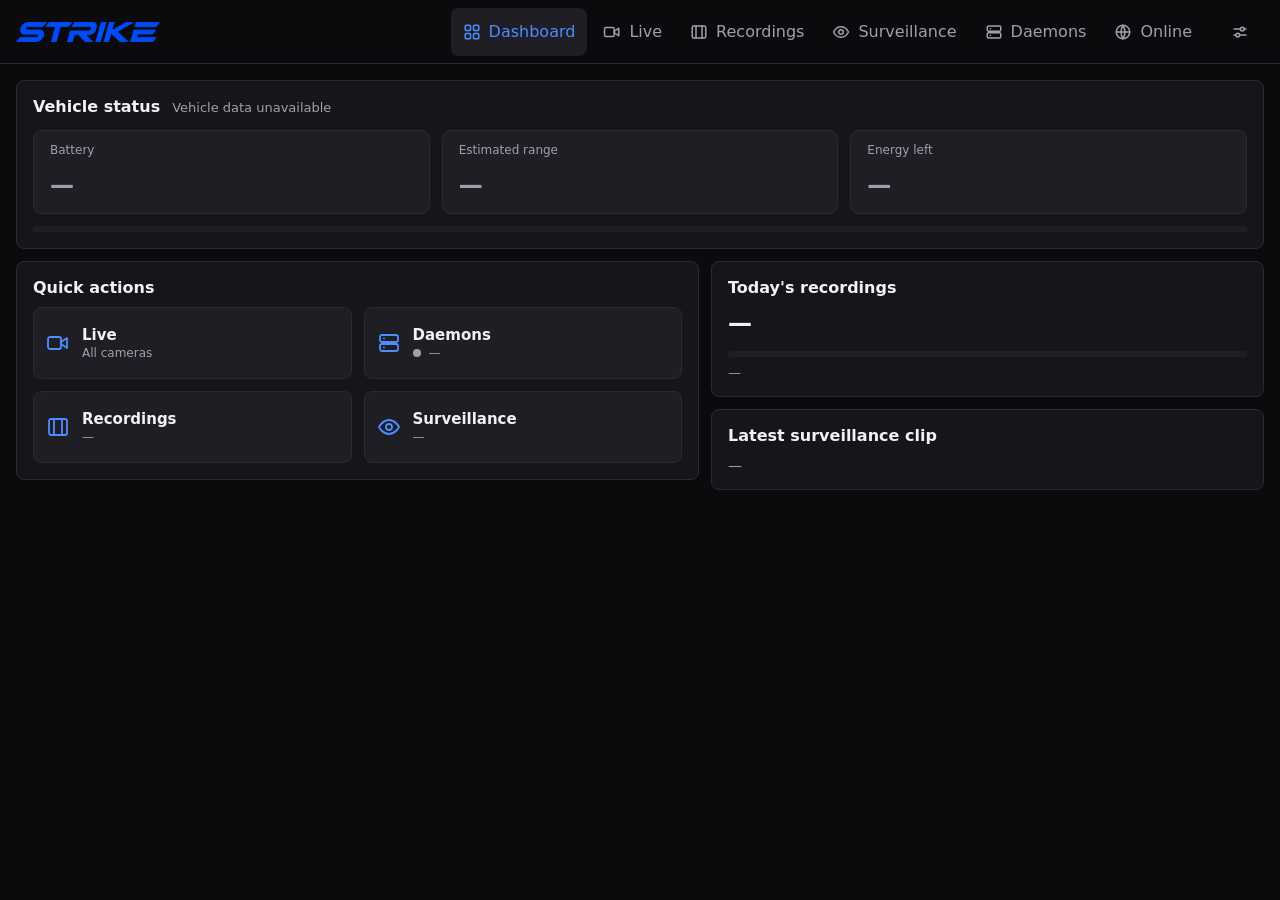
==== commit 2e8b9a46: "feat(web): icon-only menu button beside settings on phones" ====
--- a/app/src/main/assets/web/index.html
+++ b/app/src/main/assets/web/index.html
@@ -14,7 +14,10 @@
 
     <header class="topbar">
         <img class="topbar__brand" src="img/wordmark.webp" alt="Strike" width="144" height="20">
-        <nav class="nav">
+        <button class="menu" id="menu" type="button" aria-expanded="false" aria-controls="nav" aria-label="Menu">
+            <svg viewBox="0 0 24 24" fill="none" stroke="currentColor" stroke-width="2" stroke-linecap="round" aria-hidden="true"><path d="M4 7h16M4 12h16M4 17h16"/></svg>
+        </button>
+        <nav class="nav" id="nav">
             <a class="nav__link" href="/" aria-current="page">
                 <svg viewBox="0 0 24 24" fill="none" stroke="currentColor" stroke-width="2" stroke-linecap="round" stroke-linejoin="round" aria-hidden="true"><rect x="3" y="3" width="7" height="7" rx="1.5"/><rect x="14" y="3" width="7" height="7" rx="1.5"/><rect x="3" y="14" width="7" height="7" rx="1.5"/><rect x="14" y="14" width="7" height="7" rx="1.5"/></svg>Dashboard
             </a>
--- a/app/src/main/assets/web/css/tokens.css
+++ b/app/src/main/assets/web/css/tokens.css
@@ -32,6 +32,7 @@
     --gap: 12px;
     --pad: 16px;
     --touch: 48px;
+    --scrollbar: 8px;
     --metric: 48px;
     --key: 72px;
     --key-space: 6px;
--- a/app/src/main/assets/web/css/strike.css
+++ b/app/src/main/assets/web/css/strike.css
@@ -29,6 +29,36 @@
 body {
     display: flex;
     flex-direction: column;
+}
+
+::-webkit-scrollbar {
+    width: var(--scrollbar);
+    height: var(--scrollbar);
+}
+
+::-webkit-scrollbar-track,
+::-webkit-scrollbar-corner {
+    background: transparent;
+}
+
+::-webkit-scrollbar-thumb {
+    background-color: var(--line);
+    border: 2px solid transparent;
+    border-radius: var(--radius);
+    background-clip: padding-box;
+}
+
+::-webkit-scrollbar-thumb:hover,
+::-webkit-scrollbar-thumb:active {
+    background-color: var(--text-dim);
+}
+
+/* Newer Chrome drops the -webkit- scrollbar styling once scrollbar-color is set, so only Firefox gets it. */
+@supports (-moz-appearance: none) {
+    html {
+        scrollbar-width: thin;
+        scrollbar-color: var(--line) transparent;
+    }
 }
 
 .topbar {
@@ -386,6 +416,30 @@
     color: var(--accent-text);
 }
 
+.menu {
+    display: none;
+    flex: none;
+    align-items: center;
+    justify-content: center;
+    width: var(--touch);
+    height: var(--touch);
+    padding: 0;
+    border: 0;
+    border-radius: var(--radius);
+    background: transparent;
+    color: var(--text);
+    cursor: pointer;
+}
+
+.menu > svg {
+    width: 24px;
+    height: 24px;
+}
+
+.topbar[data-menu="open"] > .menu {
+    background: var(--surface-2);
+}
+
 main {
     flex: 1;
     min-height: 0;
@@ -993,11 +1047,11 @@
     font-size: 13px;
 }
 
-.updates__progress {
+.progress {
     margin-top: var(--gap);
 }
 
-.updates__progress > .note {
+.progress > .note {
     display: block;
 }
 
@@ -1309,6 +1363,7 @@
 .row--link,
 .daemon__open,
 .nav__link,
+.menu,
 .action,
 .switch,
 .pad__key {
@@ -1513,10 +1568,6 @@
     border-radius: var(--radius);
     -webkit-overflow-scrolling: touch;
 }
-
-.log::-webkit-scrollbar { width: 8px; }
-.log::-webkit-scrollbar-track { background: transparent; }
-.log::-webkit-scrollbar-thumb { background: var(--line); border-radius: var(--radius); }
 
 .log__line {
     margin: 0;
@@ -2684,12 +2735,119 @@
 }
 
 @media (max-width: 720px) {
+    .topbar {
+        position: relative;
+        flex-wrap: nowrap;
+        height: 64px;
+        padding: 0 var(--pad);
+    }
+
+    .menu {
+        display: flex;
+        order: 1;
+        margin-left: 4px;
+    }
+
+    .nav {
+        display: none;
+        position: absolute;
+        top: 100%;
+        left: 0;
+        right: 0;
+        z-index: 20;
+        flex-direction: column;
+        width: auto;
+        margin: 0;
+        padding: 4px var(--pad) var(--pad);
+        background: var(--bg);
+        border-bottom: 1px solid var(--line);
+        box-shadow: var(--shadow);
+    }
+
+    .topbar[data-menu="open"] > .nav {
+        display: flex;
+    }
+
+    .nav__link {
+        flex: none;
+        justify-content: flex-start;
+        padding: 0 12px;
+    }
+
+    .nav__link + .nav__link {
+        margin-left: 0;
+    }
+
+    .topbar > .nav__link--icon {
+        margin-left: auto;
+    }
+
     .columns,
     .boxes,
     .live {
         flex-direction: column;
     }
 
+    .columns {
+        align-items: stretch;
+    }
+
+    .card__actions,
+    .online .card__actions {
+        display: flex;
+        flex-wrap: wrap;
+    }
+
+    .card__actions > *,
+    .card__actions > .card__lead,
+    .online .card__actions > .card__lead {
+        flex: 1 0 100%;
+        padding-right: 0;
+    }
+
+    .card__actions > .card__tools,
+    .online .card__tools {
+        position: static;
+        flex: 1 0 100%;
+        margin: var(--gap) 0 0;
+    }
+
+    .card__tools > .btn {
+        flex: 1;
+    }
+
+    .camera-profile {
+        display: block;
+    }
+
+    .camera-profile > .card__lead {
+        margin: 0 0 var(--gap);
+    }
+
+    .camera-profile .pick__btn {
+        width: 100%;
+    }
+
+    .row--clip {
+        min-height: 96px;
+    }
+
+    .clip__shot {
+        width: 104px;
+        height: 78px;
+        margin-right: var(--gap);
+    }
+
+    .clip__shot > svg {
+        left: 38px;
+        top: 25px;
+    }
+
+    .clip__acts {
+        flex-direction: column;
+        padding-left: 4px;
+    }
+
     .live {
         height: auto;
     }
@@ -2710,10 +2868,6 @@
         margin: var(--gap) 0 0;
     }
 
-    .online > .columns {
-        align-items: stretch;
-    }
-
     .box + .box {
         margin: var(--gap) 0 0;
     }
@@ -2732,24 +2886,44 @@
     }
 
     .toolbar--stack {
-        display: block;
-    }
-
-    .toolbar--stack > * + * {
-        margin-left: 0;
-        margin-top: var(--gap);
-    }
-
-    .toolbar--stack .pick {
-        display: block;
+        flex-wrap: wrap;
+    }
+
+    .toolbar--stack > .seg {
+        flex: 1 1 50%;
+        width: auto;
+        min-width: 0;
+    }
+
+    .toolbar--stack > .pick {
+        flex: 0 0 38%;
+        min-width: 0;
     }
 
     .toolbar--stack .pick__btn {
         width: 100%;
-    }
-
-    .count {
-        margin-left: 0;
+        min-width: 0;
+    }
+
+    .toolbar--stack .pick__btn > span {
+        min-width: 0;
+        overflow: hidden;
+        text-overflow: ellipsis;
+        white-space: nowrap;
+    }
+
+    .toolbar--stack .pick__menu {
+        left: auto;
+        right: 0;
+    }
+
+    .toolbar--stack > .count {
+        flex: 1 1 auto;
+        margin: 8px 0 0;
+    }
+
+    .toolbar--stack > .btn {
+        margin-top: 8px;
     }
 
     .row--control {
